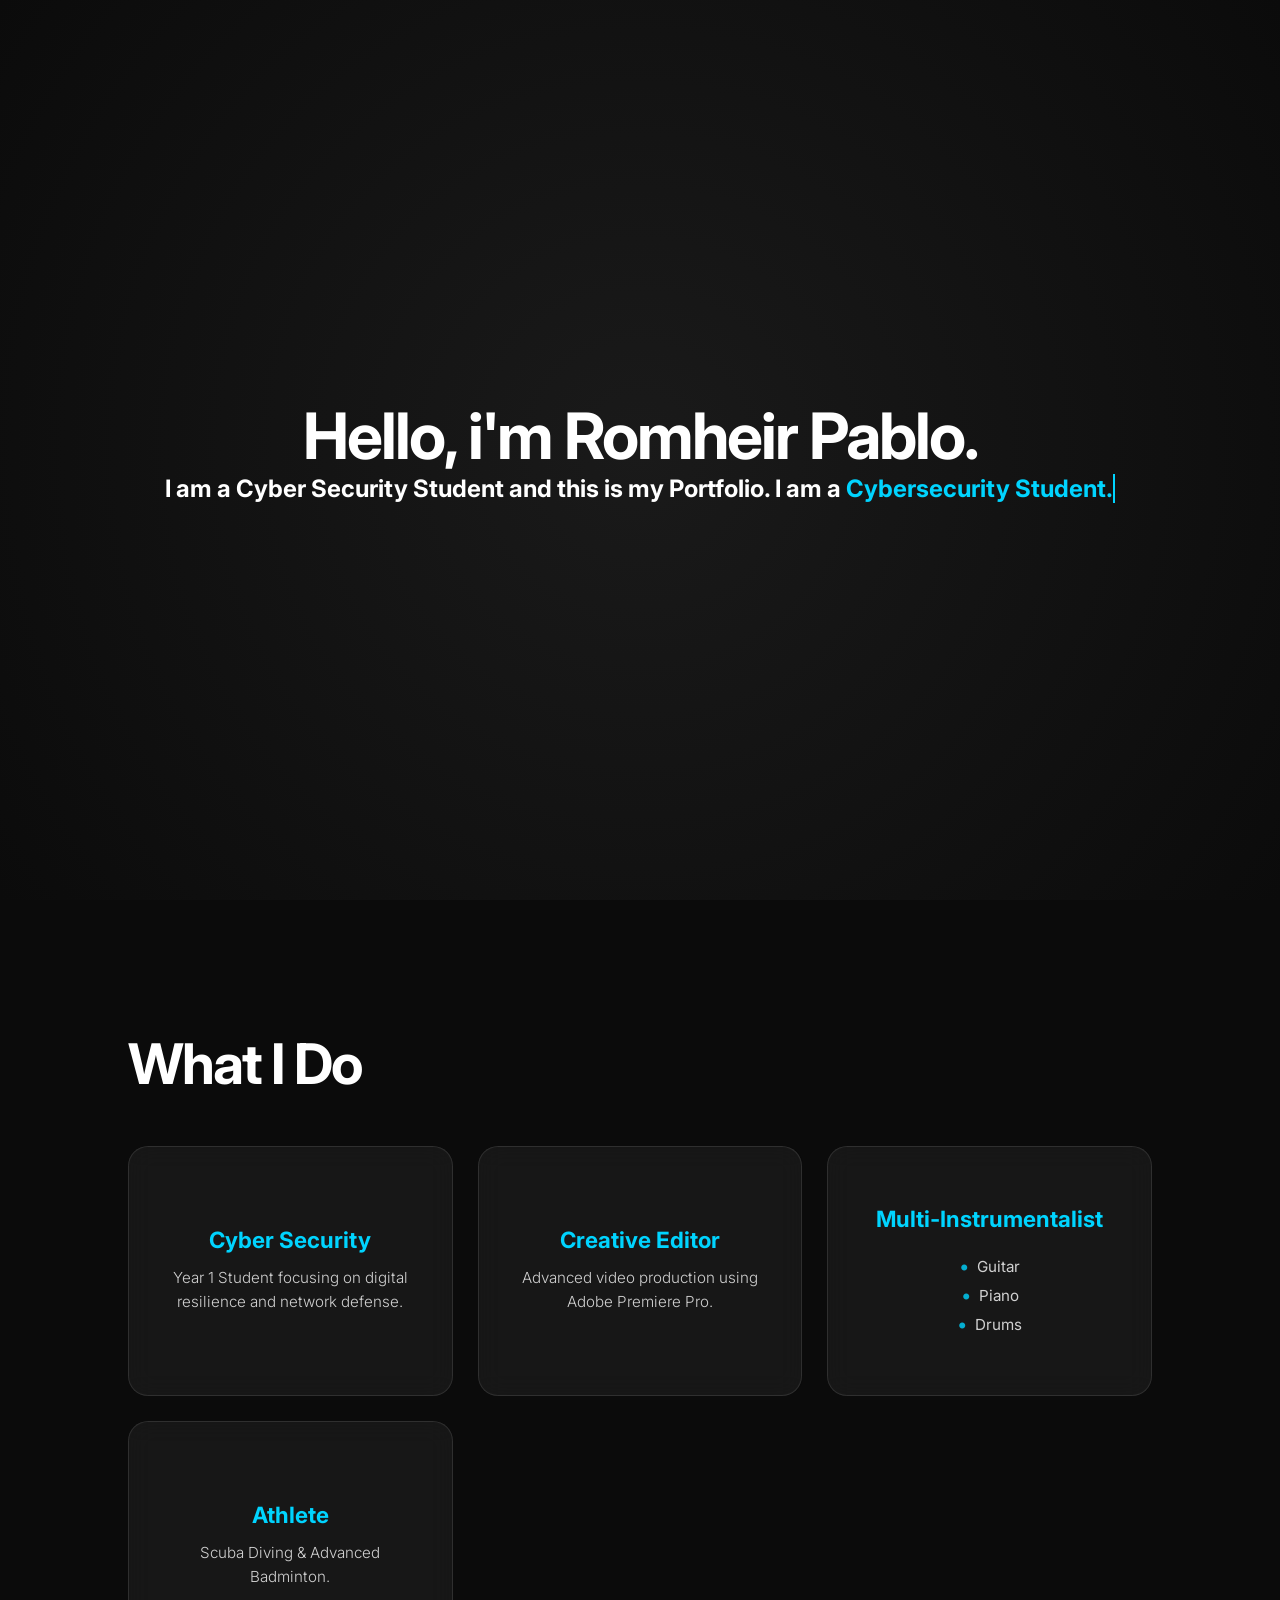
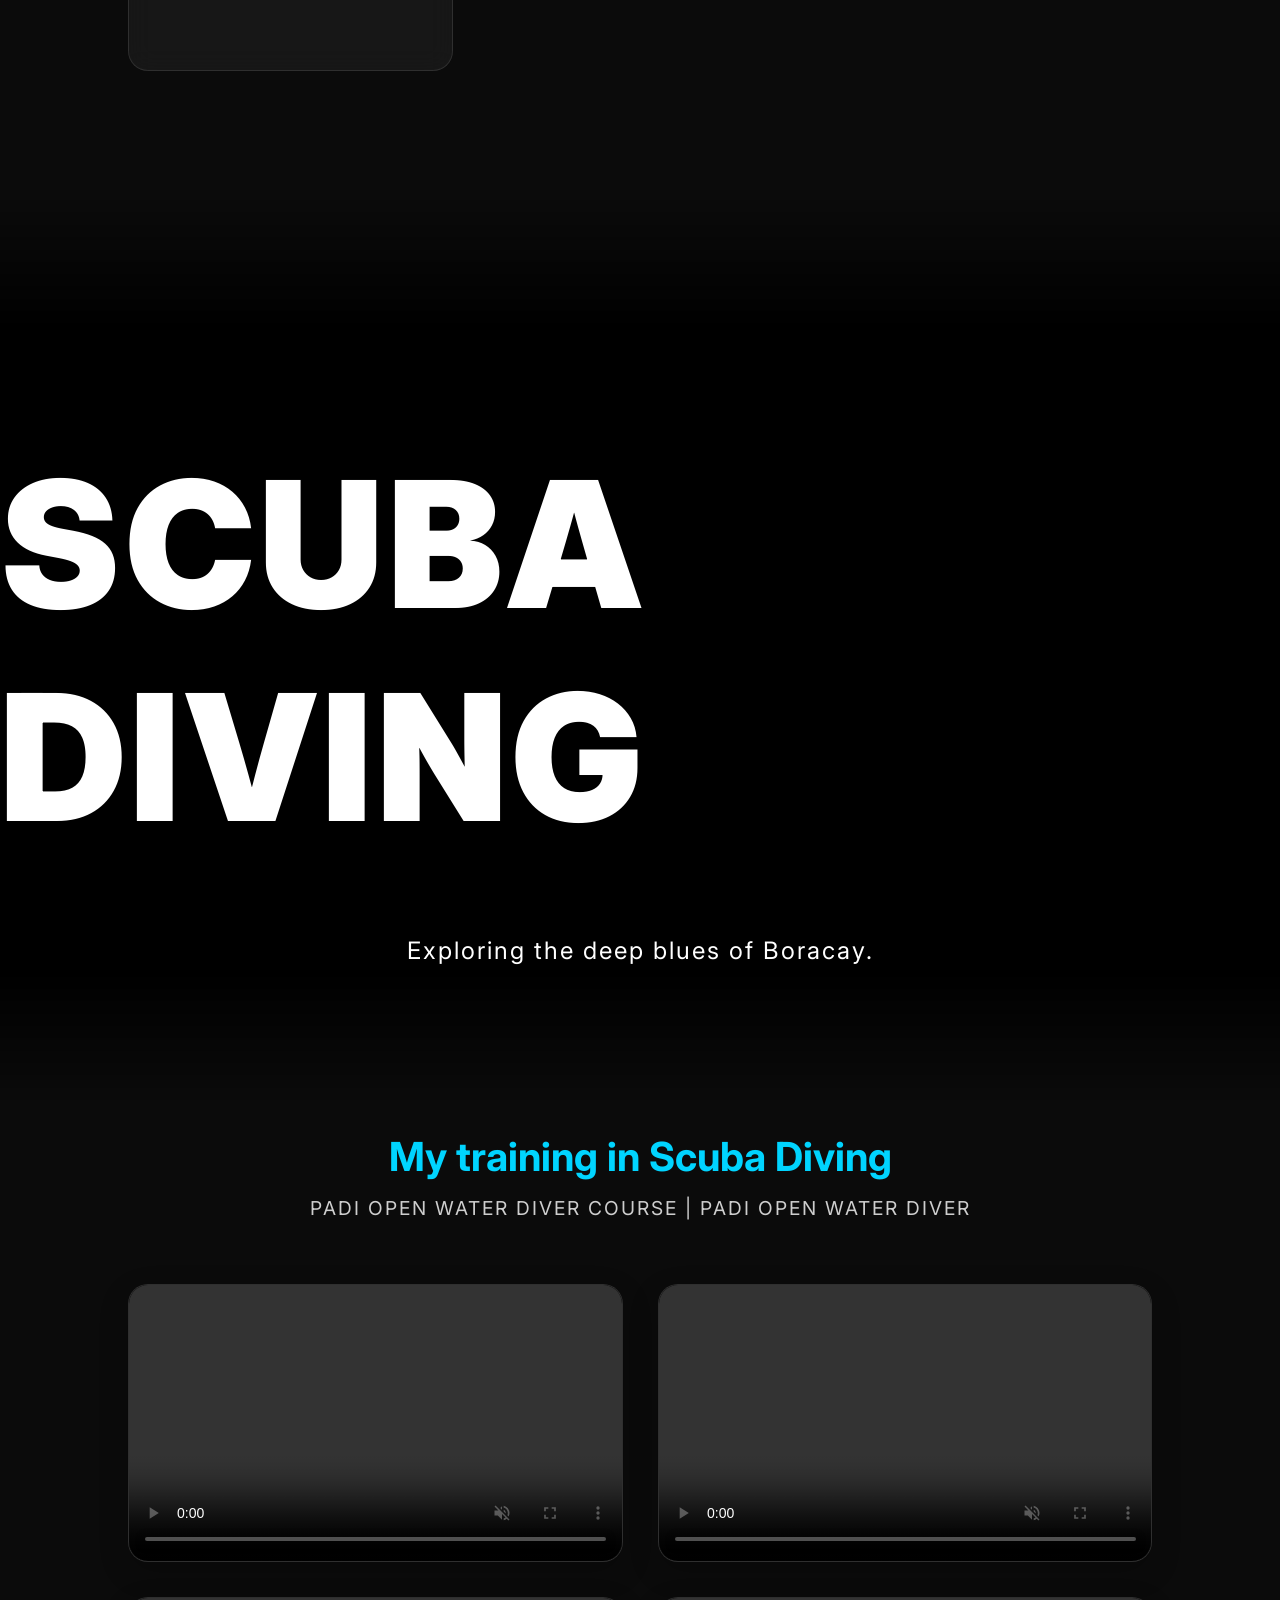
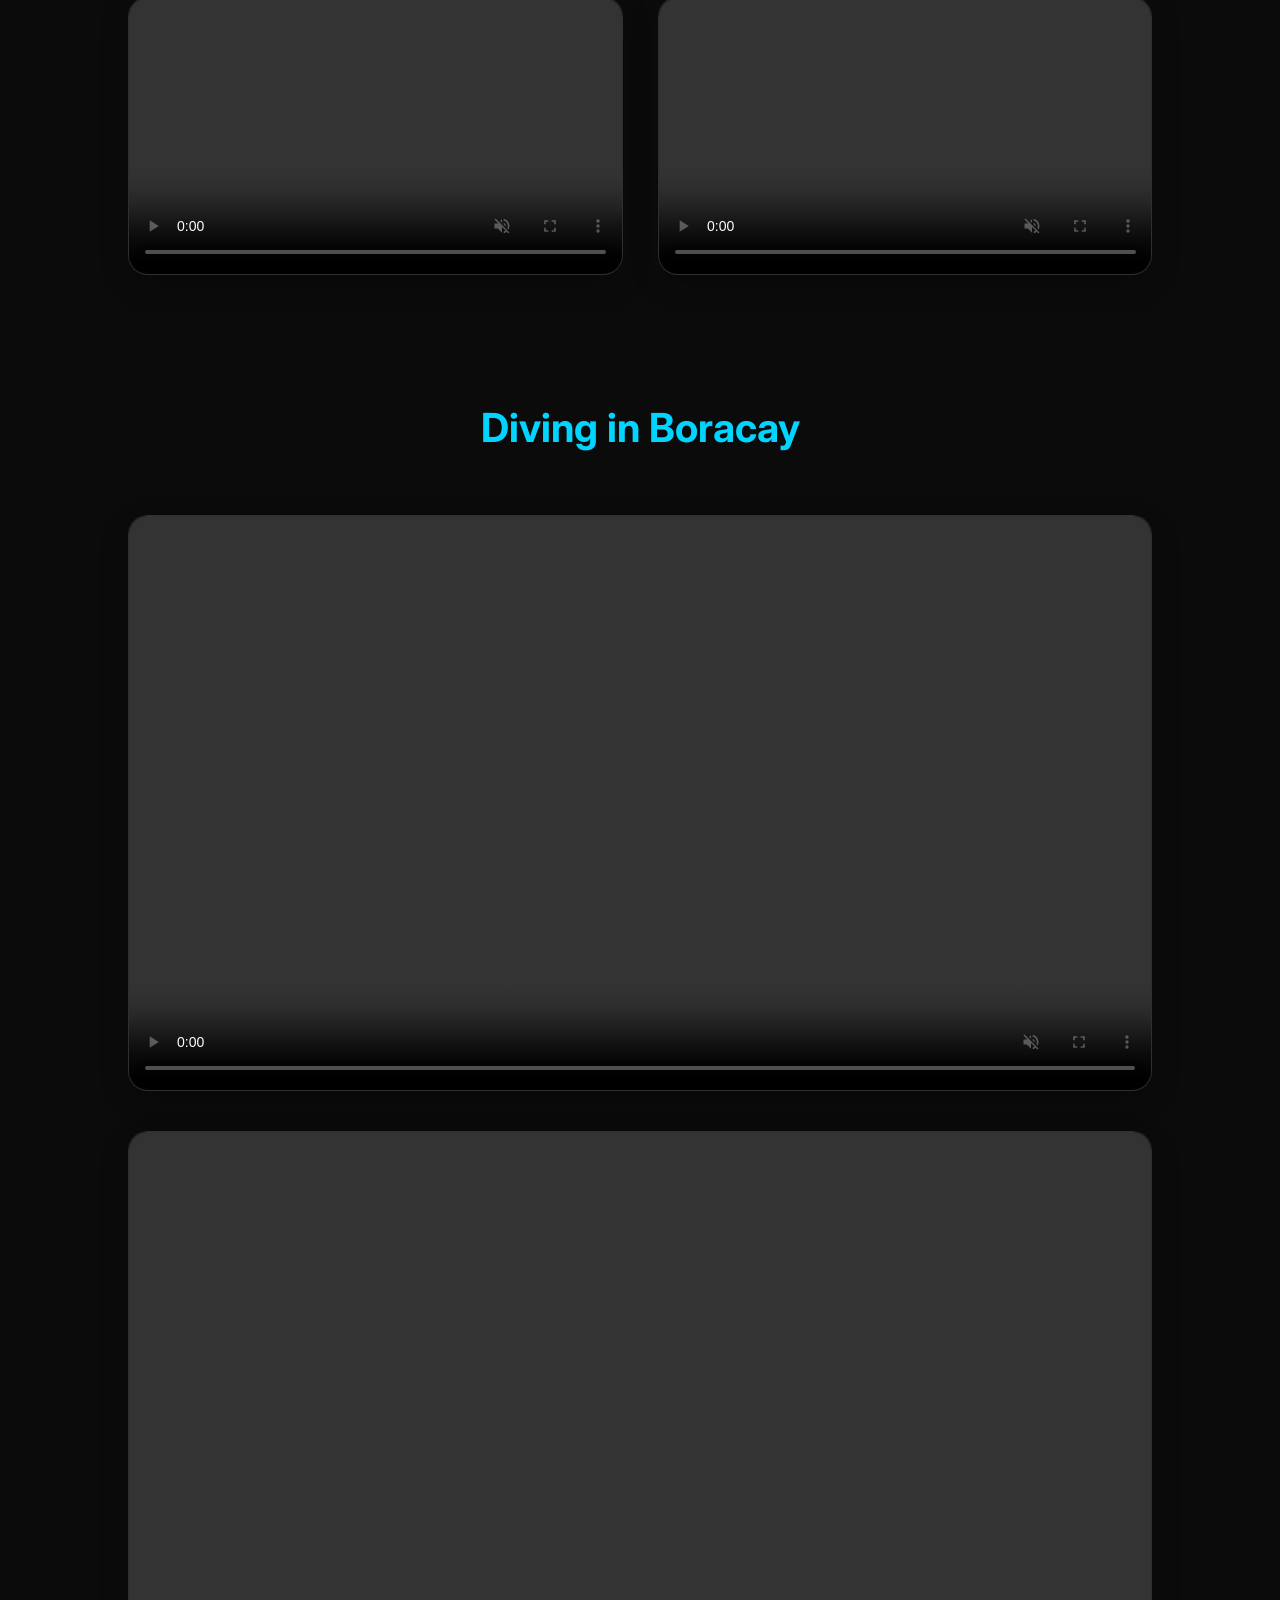
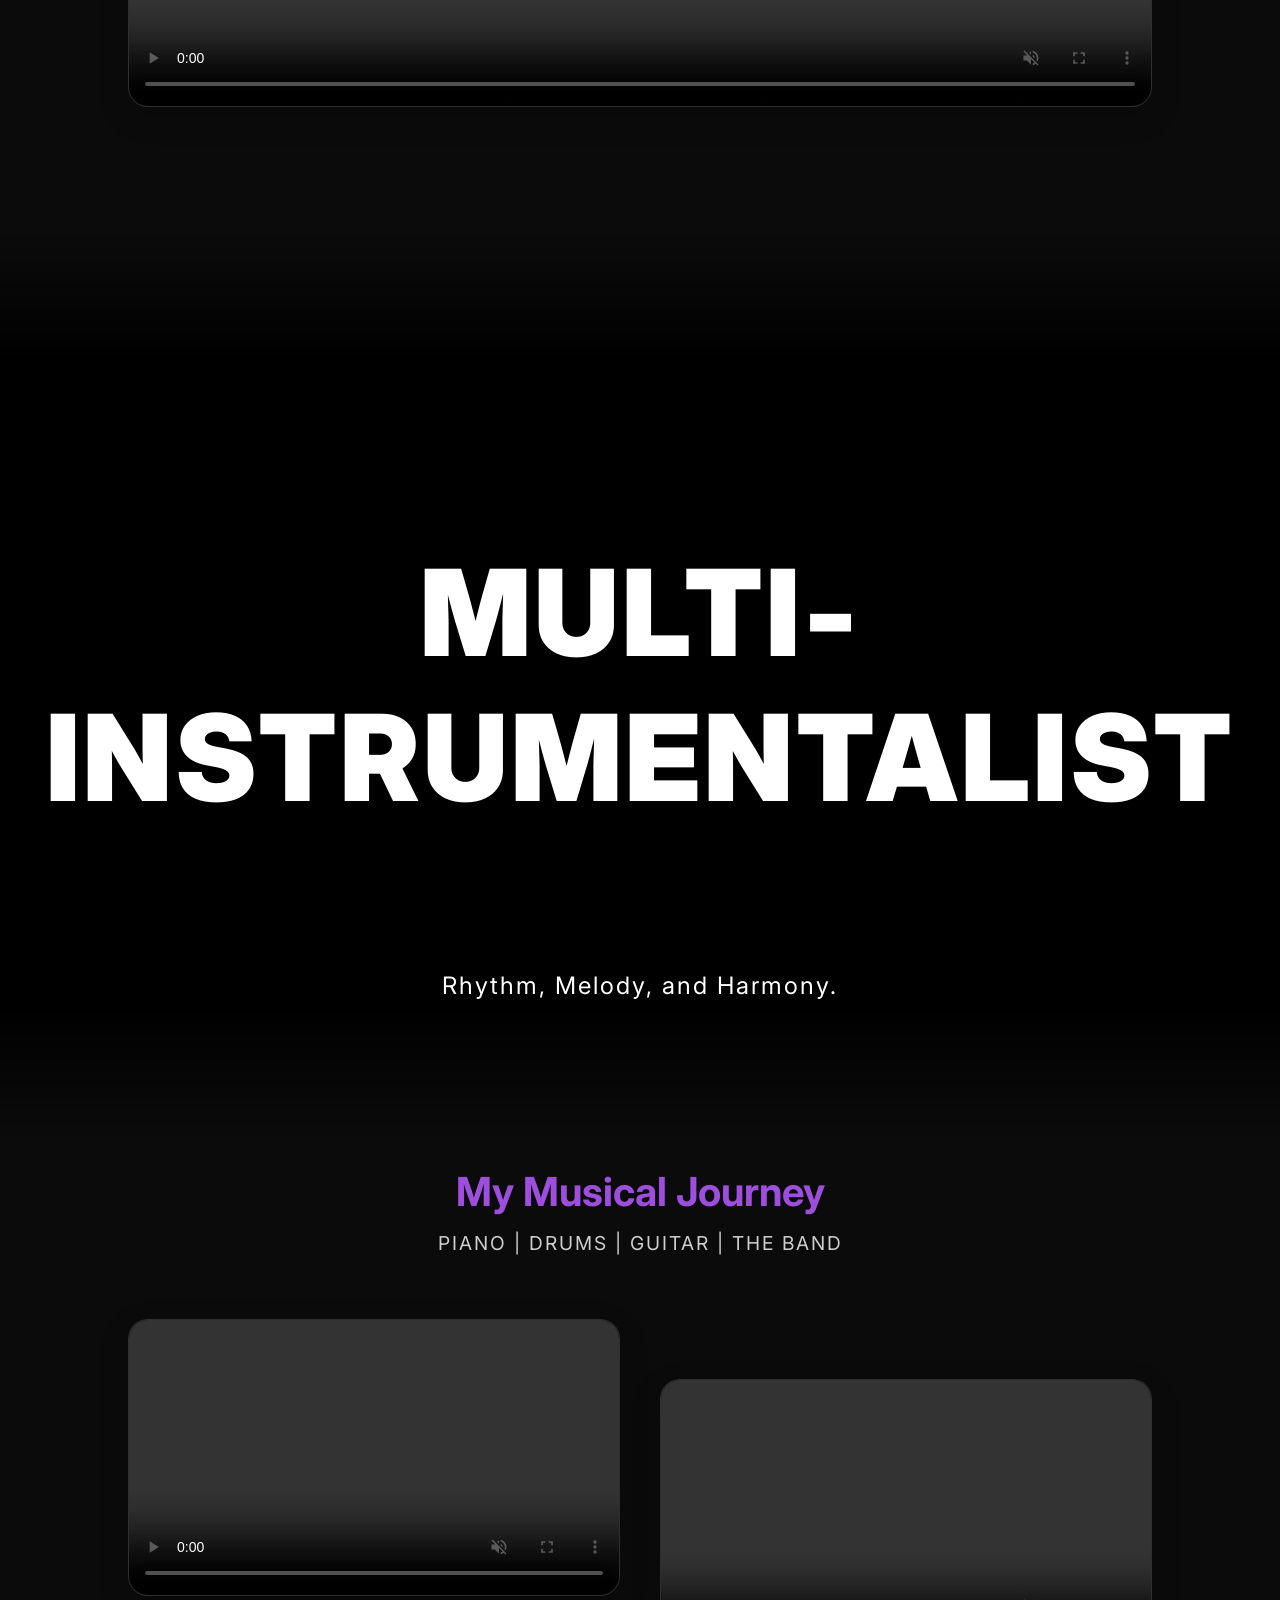
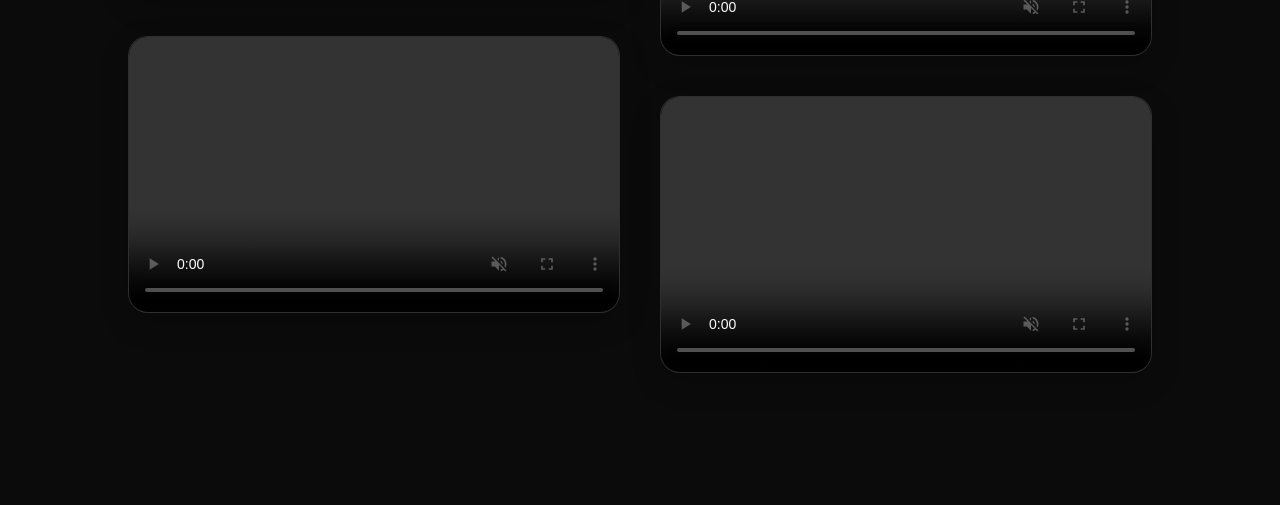
==== aboutmeproject2 copy/index.html @ d260fea9 "Exisiting Work This work contains Javascript, HTML, and CSS. Currently in the process of minimzing t" ====
<!DOCTYPE html>
<html lang="en">
<head>
    <meta charset="UTF-8">
    <meta name="viewport" content="width=device-width, initial-scale=1.0">
    <title>Romheir Pablo | Portfolio</title>
    <link rel="stylesheet" href="style.css">
    <link href="https://fonts.googleapis.com/css2?family=Inter:wght@300;400;700&display=swap" rel="stylesheet">
</head>
<body id="main-body">

    <section class="hero">
        <video id="hero-bg-video" autoplay muted playsinline class="hero-bg"></video>
        <div class="hero-content">
            <h1>Hello, i'm Romheir Pablo.</h1>
            <h2>I am a Cyber Security Student and this is my Portfolio. I am a <span id="typewriter"></span></h2>
        </div>
    </section>

    <section class="container">
        <div class="container-inner">
            <h2 class="section-title reveal">What I Do</h2>
            <div class="bento-grid">
                <div class="card glass reveal">
                    <h3>Cyber Security</h3>
                    <p>Year 1 Student focusing on digital resilience and network defense.</p>
                </div>
                <div class="card glass reveal">
                    <h3>Creative Editor</h3>
                    <p>Advanced video production using Adobe Premiere Pro.</p>
                </div>
                <div class="card glass reveal tall instrument-box">
                    <h3>Multi-Instrumentalist</h3>
                    <ul>
                        <li>Guitar</li>
                        <li>Piano</li>
                        <li>Drums</li>
                    </ul>
                </div>
                <div class="card glass reveal">
                    <h3>Athlete</h3>
                    <p>Scuba Diving & Advanced Badminton.</p>
                </div>
            </div>
        </div>
    </section>

    <section class="scuba-zone" id="scuba">
        <div class="scuba-bg-container">
            <video id="scuba-blur-vid" autoplay muted loop playsinline>
                <source src="scubavideos/VideoEditor_DSCF3074.mp4" type="video/mp4">
            </video>
        </div>

        <div class="scuba-mask-wrapper">
            <video id="scuba-clear-vid" autoplay muted loop playsinline>
                <source src="scubavideos/VideoEditor_DSCF3074.mp4" type="video/mp4">
            </video>
            <h2 class="ocean-header reveal">SCUBA DIVING</h2>
        </div>

        <div class="ocean-content">
            <p class="ocean-subtext reveal">Exploring the deep blues of Boracay.</p>
        </div>
    </section>

    <section class="scuba-gallery reveal">
        <div class="gallery-headers">
            <h3 class="gallery-title">My training in Scuba Diving</h3>
            <p class="gallery-subtitle">Padi Open Water Diver Course | Padi Open Water Diver</p>
        </div>
        
        <div class="video-grid">
            <div class="video-card reveal">
                <video controls loop muted>
                    <source src="scubavideos/VideoEditor_DSCF3075.mp4" type="video/mp4">
                </video>
                <div class="video-overlay">Skill Training</div>
            </div>
            <div class="video-card reveal">
                <video controls loop muted>
                    <source src="scubavideos/VideoEditor_DSCF3072.mp4" type="video/mp4">
                </video>
                <div class="video-overlay">Pool Session</div>
            </div>
            <div class="video-card reveal">
                <video controls loop muted>
                    <source src="scubavideos/VideoEditor_DSCF3074.mp4" type="video/mp4">
                </video>
                <div class="video-overlay">Gear Training</div>
            </div>
            <div class="video-card reveal">
                <video controls loop muted>
                    <source src="scubavideos/VideoEditor_DSCF3112.mp4" type="video/mp4">
                </video>
                <div class="video-overlay">Advanced Drills</div>
            </div>
        </div>

        <div class="boracay-header reveal">
            <h3 class="gallery-title">Diving in Boracay</h3>
        </div>

        <div class="boracay-grid">
            <div class="video-card reveal boracay-card">
                <video controls loop muted>
                    <source src="scubavideos/VideoEditor_VID_20230525_155442_00_079.mp4" type="video/mp4">
                </video>
                <div class="video-overlay">Boracay Reef Dive</div>
            </div>
            <div class="video-card reveal boracay-card">
                <video controls loop muted>
                    <source src="scubavideos/VideoEditor_VID_20230525_152531_00_078.mp4" type="video/mp4">
                </video>
                <div class="video-overlay">Open Water Descent</div>
            </div>
        </div>
    </section>

    <section class="music-zone" id="music">
        <div class="music-bg-container">
            <video id="music-blur-vid" autoplay muted loop playsinline>
                <source src="musicvideos/VideoEditor_IMG_2123.mp4" type="video/mp4">
            </video>
        </div>

        <div class="music-mask-wrapper">
            <video id="music-clear-vid" autoplay muted loop playsinline>
                <source src="musicvideos/VideoEditor_IMG_2123.mp4" type="video/mp4">
            </video>
            <h2 class="music-header reveal">MULTI-INSTRUMENTALIST</h2>
        </div>

        <div class="music-content">
            <p class="music-subtext reveal">Rhythm, Melody, and Harmony.</p>
        </div>
    </section>

    <section class="music-gallery reveal">
        <div class="gallery-headers">
            <h3 class="gallery-title music-title">My Musical Journey</h3>
            <p class="gallery-subtitle">Piano | Drums | Guitar | The Band</p>
        </div>
        
        <div class="music-grid">
            <div class="video-card music-card reveal">
                <video controls loop muted>
                    <source src="musicvideos/VideoEditor_IMG_2123.mp4" type="video/mp4">
                </video>
                <div class="video-overlay music-overlay">Playing the Piano</div>
            </div>
            <div class="video-card music-card reveal">
                <video controls loop muted>
                    <source src="musicvideos/VideoEditor_20231012_201704.mp4" type="video/mp4">
                </video>
                <div class="video-overlay music-overlay">Playing the Drums</div>
            </div>
            <div class="video-card music-card reveal">
                <video controls loop muted>
                    <source src="musicvideos/VideoEditor_20251012_231226.mp4" type="video/mp4">
                </video>
                <div class="video-overlay music-overlay">Playing Guitar</div>
            </div>
            <div class="video-card music-card reveal">
                <video controls loop muted>
                    <source src="musicvideos/IMG_2046 (online-video-cutter.com).mp4" type="video/mp4">
                </video>
                <div class="video-overlay music-overlay">The Band</div>
            </div>
        </div>
    </section>

    <script src="script.js"></script>
</body>
</html>
---- aboutmeproject2 copy/style.css ----
/* --- VARIABLES & BASE --- */
:root {
    --bg-color: #0b0b0b;
    --accent-color: #00d4ff;
    --text-color: #ffffff;
    --glass-bg: rgba(255, 255, 255, 0.05);
    --glass-border: rgba(255, 255, 255, 0.1);
    
    /* Atmosphere Colors */
    --ocean-deep: #001219;
    --ocean-mid: #005f73;
    --music-deep: #0f0514; /* Very dark rich purple */
    --music-glow: #9d4edd; /* Neon purple accent */
}

* {
    margin: 0;
    padding: 0;
    box-sizing: border-box;
    font-family: 'Inter', sans-serif;
}

body {
    background-color: var(--bg-color);
    color: var(--text-color);
    overflow-x: hidden;
    transition: background-color 1.2s ease;
}

body.in-ocean { background-color: var(--ocean-deep); }
body.in-music { background-color: var(--music-deep); }

/* --- HERO SECTION --- */
.hero {
    height: 100vh;
    display: flex;
    align-items: center;
    justify-content: center;
    background: radial-gradient(circle at center, #1a1a1a 0%, #0b0b0b 100%);
    text-align: center;
    position: relative;
    overflow: hidden;
}

.hero-bg {
    position: absolute;
    top: 50%;
    left: 50%;
    min-width: 100%;
    min-height: 100%;
    width: auto;
    height: auto;
    z-index: -1;
    transform: translate(-50%, -50%);
    object-fit: cover;
    transition: opacity 1s ease-in-out;
    filter: blur(15px) brightness(0.4);
}

.hero::after {
    content: '';
    position: absolute;
    inset: 0;
    background: rgba(0, 0, 0, 0.3);
    z-index: -1;
}

.hero h1 { font-size: 4rem; letter-spacing: -2px; }
#typewriter { color: var(--accent-color); font-weight: bold; border-right: 2px solid var(--accent-color); }

/* --- BENTO GRID CONTAINER --- */
.container { 
    min-height: 100vh; 
    display: flex;
    flex-direction: column;
    justify-content: center; 
    padding: 4rem 10%; 
}

.container-inner { width: 100%; }

.section-title {
    margin-bottom: 3rem;
    font-size: 3.5rem;
    font-weight: 700;
    letter-spacing: -2px;
}

.bento-grid {
    display: grid;
    grid-template-columns: repeat(auto-fit, minmax(300px, 1fr));
    grid-auto-rows: 250px;
    gap: 25px;
}

.tall { grid-row: span 1 !important; }

/* --- CARDS & TEXT --- */
.card { 
    padding: 2.5rem; 
    border-radius: 20px; 
    background: var(--glass-bg);
    backdrop-filter: blur(12px);
    border: 1px solid var(--glass-border);
    display: flex;
    flex-direction: column;
    justify-content: center;
    text-align: center;
    transition: all 0.4s cubic-bezier(0.175, 0.885, 0.32, 1.275); 
    cursor: pointer;
}

.card h3 {
    font-size: 1.4rem;
    margin-bottom: 0.8rem;
    color: var(--accent-color);
    font-weight: 700;
}

.card p {
    font-size: 0.95rem;
    line-height: 1.6;
    opacity: 0.8;
    font-weight: 300;
}

.card:hover {
    transform: scale(1.05) translateY(-10px);
    border-color: var(--accent-color);
    box-shadow: 0 0 30px rgba(0, 212, 255, 0.3);
}

.card.active { animation: borderPulse 4s infinite ease-in-out; }

@keyframes borderPulse {
    0% { border-color: rgba(255, 255, 255, 0.1); }
    50% { border-color: rgba(0, 212, 255, 0.4); }
    100% { border-color: rgba(255, 255, 255, 0.1); }
}

.instrument-box ul {
    list-style: none;
    padding: 0;
    margin-top: 10px;
    display: flex;
    flex-direction: column;
    gap: 5px;
}

.instrument-box li {
    font-size: 0.95rem;
    opacity: 0.8;
    display: flex;
    justify-content: center;
    align-items: center;
}

.instrument-box li::before {
    content: "•";
    color: var(--accent-color);
    margin-right: 8px;
    font-size: 1.2rem;
}

/* --- MASKING ZONES (SCUBA & MUSIC) --- */
.scuba-zone, .music-zone {
    position: relative;
    height: 100vh;
    width: 100%;
    overflow: hidden;
    background: #000;
    display: flex;
    align-items: center;
    justify-content: center;
    -webkit-mask-image: linear-gradient(to bottom, transparent 0%, black 15%, black 85%, transparent 100%);
    mask-image: linear-gradient(to bottom, transparent 0%, black 15%, black 85%, transparent 100%);
}

.scuba-bg-container, .music-bg-container {
    position: absolute;
    inset: 0;
    z-index: 1;
}

#scuba-blur-vid, #music-blur-vid {
    width: 100%;
    height: 100%;
    object-fit: cover;
    filter: blur(25px) brightness(0.4);
    transition: opacity 0.8s ease;
}

.scuba-mask-wrapper, .music-mask-wrapper {
    position: relative;
    z-index: 2;
    width: 100%;
    height: 100%;
    display: flex;
    align-items: center;
    justify-content: center;
    mix-blend-mode: screen; 
    transition: transform 0.2s ease-out;
}

#scuba-clear-vid, #music-clear-vid {
    position: absolute;
    width: 100%;
    height: 100%;
    object-fit: cover;
}

.ocean-header {
    font-size: 11rem;
    font-weight: 900;
    width: 100%;
    height: 100%;
    display: flex;
    align-items: center;
    justify-content: center;
    margin: 0;
    background: black; 
    color: white;      
    mix-blend-mode: multiply; 
    letter-spacing: 5px;
}

/* Specific styling for the Music Header to handle long text */
.music-header {
    font-size: 7.5rem; /* Slightly smaller to fit the long word */
    font-weight: 900;
    width: 100%;
    height: 100%;
    display: flex;
    align-items: center;
    justify-content: center;
    margin: 0;
    background: black; 
    color: white;      
    mix-blend-mode: multiply; 
    letter-spacing: 3px;
    text-align: center;
}

.ocean-content, .music-content {
    position: absolute;
    bottom: 15%;
    z-index: 5;
    text-align: center;
}

.ocean-subtext, .music-subtext { 
    font-size: 1.5rem; 
    opacity: 0.6; 
    letter-spacing: 2px;
}

/* --- STAGGERED REVEAL --- */
.reveal {
    opacity: 0;
    transform: translateY(40px);
    transition: all 0.8s cubic-bezier(0.215, 0.61, 0.355, 1);
}

.reveal.active {
    opacity: 1;
    transform: translateY(0);
}

.bento-grid .card.reveal:nth-child(1) { transition-delay: 0.1s; }
.bento-grid .card.reveal:nth-child(2) { transition-delay: 0.2s; }
.bento-grid .card.reveal:nth-child(3) { transition-delay: 0.3s; }
.bento-grid .card.reveal:nth-child(4) { transition-delay: 0.4s; }

.ocean-subtext.reveal, .music-subtext.reveal { transition-delay: 0.2s; }

/* Delay the gallery videos sequentially */
.video-grid .video-card.reveal:nth-child(1) { transition-delay: 0.1s; }
.video-grid .video-card.reveal:nth-child(2) { transition-delay: 0.2s; }
.video-grid .video-card.reveal:nth-child(3) { transition-delay: 0.3s; }
.video-grid .video-card.reveal:nth-child(4) { transition-delay: 0.4s; }

.boracay-grid .video-card.reveal:nth-child(1) { transition-delay: 0.1s; }
.boracay-grid .video-card.reveal:nth-child(2) { transition-delay: 0.3s; }

/* Music Grid Staggered Reveal */
.music-grid .music-card.reveal:nth-child(1) { transition-delay: 0.1s; }
.music-grid .music-card.reveal:nth-child(2) { transition-delay: 0.3s; }
.music-grid .music-card.reveal:nth-child(3) { transition-delay: 0.2s; }
.music-grid .music-card.reveal:nth-child(4) { transition-delay: 0.4s; }

/* --- GALLERIES (SCUBA & MUSIC) --- */
.scuba-gallery, .music-gallery {
    padding: 2rem 10% 8rem;
    display: flex;
    flex-direction: column;
    align-items: center;
}

.gallery-headers {
    text-align: center;
    margin-bottom: 4rem;
}

.gallery-title {
    font-size: 2.5rem;
    color: var(--accent-color);
    margin-bottom: 15px;
    font-weight: 700;
}

.music-title { color: var(--music-glow); }

.gallery-subtitle {
    font-size: 1.2rem;
    opacity: 0.8;
    letter-spacing: 2px;
    text-transform: uppercase;
}

/* Shared Video Card Styles */
.video-card {
    position: relative;
    border-radius: 20px;
    overflow: hidden;
    background: var(--glass-bg);
    border: 1px solid var(--glass-border);
    box-shadow: 0 10px 30px rgba(0,0,0,0.2);
    transition: all 0.4s cubic-bezier(0.175, 0.885, 0.32, 1.275);
    aspect-ratio: 16 / 9;
}

.video-card video {
    width: 100%;
    height: 100%;
    object-fit: cover;
    background-color: #000;
}

.video-overlay {
    position: absolute;
    bottom: 0;
    left: 0;
    width: 100%;
    padding: 20px;
    background: linear-gradient(transparent, rgba(0, 18, 25, 0.95));
    color: var(--text-color);
    font-weight: 700;
    letter-spacing: 1px;
    transform: translateY(100%);
    transition: transform 0.4s cubic-bezier(0.175, 0.885, 0.32, 1.275);
    pointer-events: none;
}

.video-card:hover {
    transform: translateY(-8px);
    box-shadow: 0 0 25px rgba(0, 212, 255, 0.2);
    border-color: var(--accent-color);
}

.video-card:hover .video-overlay {
    transform: translateY(0);
}

/* --- GRIDS --- */
.video-grid {
    display: grid;
    grid-template-columns: repeat(auto-fit, minmax(400px, 1fr));
    gap: 35px;
    width: 100%;
    max-width: 1200px;
}

.boracay-header {
    margin: 8rem 0 3rem 0;
    text-align: center;
}

.boracay-grid {
    display: grid;
    grid-template-columns: repeat(auto-fit, minmax(500px, 1fr)); 
    gap: 40px;
    width: 100%;
    max-width: 1400px; 
}

/* --- CREATIVE MUSIC GRID (STAGGERED RHYTHM) --- */
.music-grid {
    display: grid;
    grid-template-columns: repeat(auto-fit, minmax(450px, 1fr));
    gap: 40px;
    width: 100%;
    max-width: 1200px;
    padding-bottom: 4rem; /* Room for the offset */
}

/* Offset the even cards to create a 'Beat/Stagger' layout */
.music-card:nth-child(even) {
    transform: translateY(60px);
}

/* Enhanced Purplish Glow and Bigger Scale for Music */
.music-card:hover {
    transform: scale(1.08) translateY(-10px) !important;
    box-shadow: 0 0 40px rgba(157, 78, 221, 0.5);
    border-color: var(--music-glow);
    z-index: 10; /* Brings the hovered card to the very front */
}

/* Specific overlay tint for music */
.music-overlay {
    background: linear-gradient(transparent, rgba(15, 5, 20, 0.95));
    color: var(--music-glow);
}
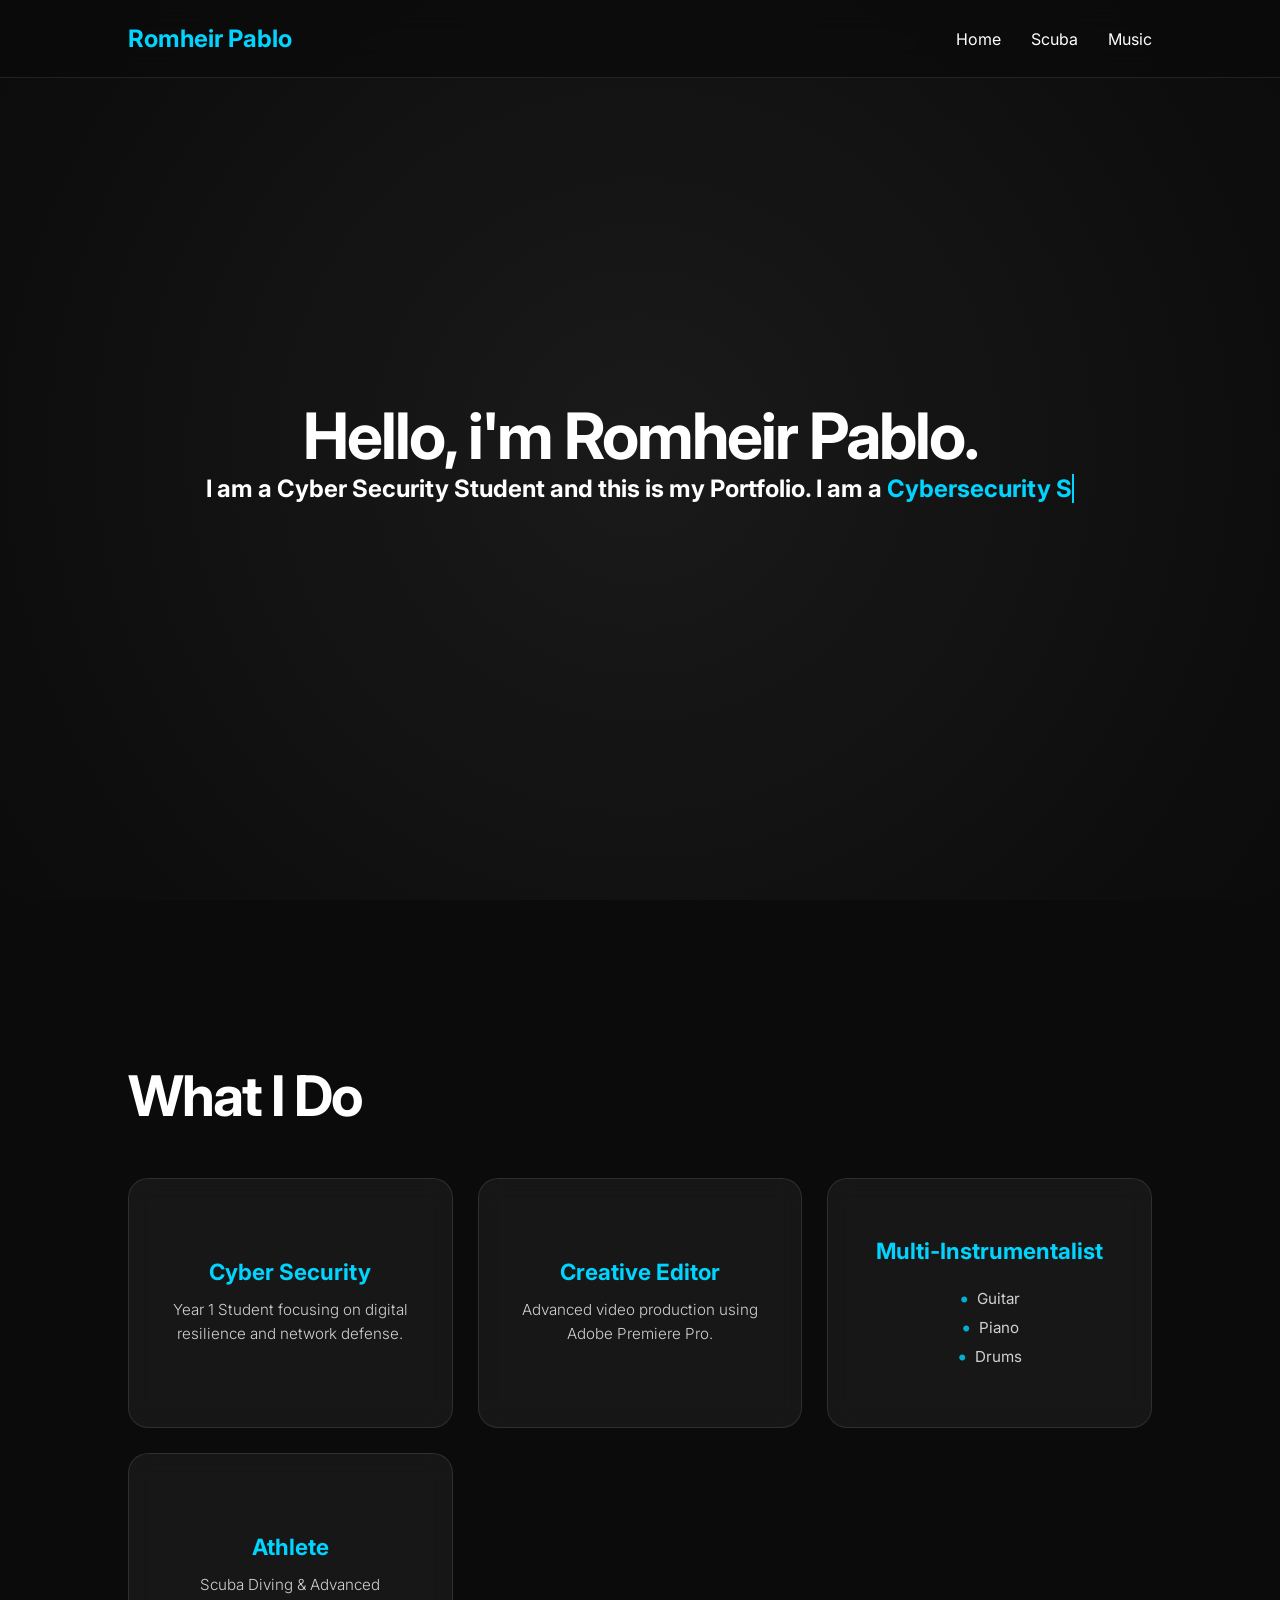
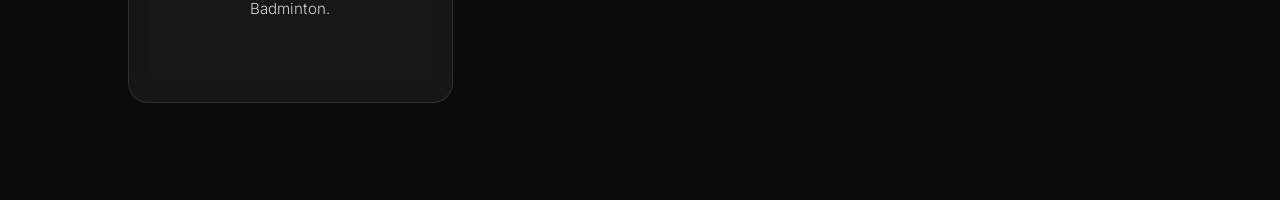
==== commit 4f4451c4: "Overhaul for Requirements we are optimizing the code and work for the holidae requirements as per in" ====
--- a/aboutmeproject2 copy/index.html
+++ b/aboutmeproject2 copy/index.html
@@ -3,11 +3,20 @@
 <head>
     <meta charset="UTF-8">
     <meta name="viewport" content="width=device-width, initial-scale=1.0">
-    <title>Romheir Pablo | Portfolio</title>
+    <title>Romheir Pablo | Home</title>
     <link rel="stylesheet" href="style.css">
     <link href="https://fonts.googleapis.com/css2?family=Inter:wght@300;400;700&display=swap" rel="stylesheet">
 </head>
 <body id="main-body">
+
+    <nav class="navbar">
+        <div class="nav-logo">Romheir Pablo</div>
+        <ul class="nav-links">
+            <li><a href="index.html">Home</a></li>
+            <li><a href="scuba.html">Scuba</a></li>
+            <li><a href="music.html">Music</a></li>
+        </ul>
+    </nav>
 
     <section class="hero">
         <video id="hero-bg-video" autoplay muted playsinline class="hero-bg"></video>
@@ -45,131 +54,6 @@
         </div>
     </section>
 
-    <section class="scuba-zone" id="scuba">
-        <div class="scuba-bg-container">
-            <video id="scuba-blur-vid" autoplay muted loop playsinline>
-                <source src="scubavideos/VideoEditor_DSCF3074.mp4" type="video/mp4">
-            </video>
-        </div>
-
-        <div class="scuba-mask-wrapper">
-            <video id="scuba-clear-vid" autoplay muted loop playsinline>
-                <source src="scubavideos/VideoEditor_DSCF3074.mp4" type="video/mp4">
-            </video>
-            <h2 class="ocean-header reveal">SCUBA DIVING</h2>
-        </div>
-
-        <div class="ocean-content">
-            <p class="ocean-subtext reveal">Exploring the deep blues of Boracay.</p>
-        </div>
-    </section>
-
-    <section class="scuba-gallery reveal">
-        <div class="gallery-headers">
-            <h3 class="gallery-title">My training in Scuba Diving</h3>
-            <p class="gallery-subtitle">Padi Open Water Diver Course | Padi Open Water Diver</p>
-        </div>
-        
-        <div class="video-grid">
-            <div class="video-card reveal">
-                <video controls loop muted>
-                    <source src="scubavideos/VideoEditor_DSCF3075.mp4" type="video/mp4">
-                </video>
-                <div class="video-overlay">Skill Training</div>
-            </div>
-            <div class="video-card reveal">
-                <video controls loop muted>
-                    <source src="scubavideos/VideoEditor_DSCF3072.mp4" type="video/mp4">
-                </video>
-                <div class="video-overlay">Pool Session</div>
-            </div>
-            <div class="video-card reveal">
-                <video controls loop muted>
-                    <source src="scubavideos/VideoEditor_DSCF3074.mp4" type="video/mp4">
-                </video>
-                <div class="video-overlay">Gear Training</div>
-            </div>
-            <div class="video-card reveal">
-                <video controls loop muted>
-                    <source src="scubavideos/VideoEditor_DSCF3112.mp4" type="video/mp4">
-                </video>
-                <div class="video-overlay">Advanced Drills</div>
-            </div>
-        </div>
-
-        <div class="boracay-header reveal">
-            <h3 class="gallery-title">Diving in Boracay</h3>
-        </div>
-
-        <div class="boracay-grid">
-            <div class="video-card reveal boracay-card">
-                <video controls loop muted>
-                    <source src="scubavideos/VideoEditor_VID_20230525_155442_00_079.mp4" type="video/mp4">
-                </video>
-                <div class="video-overlay">Boracay Reef Dive</div>
-            </div>
-            <div class="video-card reveal boracay-card">
-                <video controls loop muted>
-                    <source src="scubavideos/VideoEditor_VID_20230525_152531_00_078.mp4" type="video/mp4">
-                </video>
-                <div class="video-overlay">Open Water Descent</div>
-            </div>
-        </div>
-    </section>
-
-    <section class="music-zone" id="music">
-        <div class="music-bg-container">
-            <video id="music-blur-vid" autoplay muted loop playsinline>
-                <source src="musicvideos/VideoEditor_IMG_2123.mp4" type="video/mp4">
-            </video>
-        </div>
-
-        <div class="music-mask-wrapper">
-            <video id="music-clear-vid" autoplay muted loop playsinline>
-                <source src="musicvideos/VideoEditor_IMG_2123.mp4" type="video/mp4">
-            </video>
-            <h2 class="music-header reveal">MULTI-INSTRUMENTALIST</h2>
-        </div>
-
-        <div class="music-content">
-            <p class="music-subtext reveal">Rhythm, Melody, and Harmony.</p>
-        </div>
-    </section>
-
-    <section class="music-gallery reveal">
-        <div class="gallery-headers">
-            <h3 class="gallery-title music-title">My Musical Journey</h3>
-            <p class="gallery-subtitle">Piano | Drums | Guitar | The Band</p>
-        </div>
-        
-        <div class="music-grid">
-            <div class="video-card music-card reveal">
-                <video controls loop muted>
-                    <source src="musicvideos/VideoEditor_IMG_2123.mp4" type="video/mp4">
-                </video>
-                <div class="video-overlay music-overlay">Playing the Piano</div>
-            </div>
-            <div class="video-card music-card reveal">
-                <video controls loop muted>
-                    <source src="musicvideos/VideoEditor_20231012_201704.mp4" type="video/mp4">
-                </video>
-                <div class="video-overlay music-overlay">Playing the Drums</div>
-            </div>
-            <div class="video-card music-card reveal">
-                <video controls loop muted>
-                    <source src="musicvideos/VideoEditor_20251012_231226.mp4" type="video/mp4">
-                </video>
-                <div class="video-overlay music-overlay">Playing Guitar</div>
-            </div>
-            <div class="video-card music-card reveal">
-                <video controls loop muted>
-                    <source src="musicvideos/IMG_2046 (online-video-cutter.com).mp4" type="video/mp4">
-                </video>
-                <div class="video-overlay music-overlay">The Band</div>
-            </div>
-        </div>
-    </section>
-
     <script src="script.js"></script>
 </body>
 </html>
--- a/aboutmeproject2 copy/style.css
+++ b/aboutmeproject2 copy/style.css
@@ -9,8 +9,8 @@
     /* Atmosphere Colors */
     --ocean-deep: #001219;
     --ocean-mid: #005f73;
-    --music-deep: #0f0514; /* Very dark rich purple */
-    --music-glow: #9d4edd; /* Neon purple accent */
+    --music-deep: #0f0514; 
+    --music-glow: #9d4edd; 
 }
 
 * {
@@ -29,6 +29,26 @@
 
 body.in-ocean { background-color: var(--ocean-deep); }
 body.in-music { background-color: var(--music-deep); }
+
+/* --- NAVIGATION BAR --- */
+.navbar {
+    position: fixed;
+    top: 0;
+    width: 100%;
+    padding: 1.5rem 10%;
+    display: flex;
+    justify-content: space-between;
+    align-items: center;
+    background: rgba(11, 11, 11, 0.7);
+    backdrop-filter: blur(15px);
+    z-index: 1000;
+    border-bottom: 1px solid var(--glass-border);
+}
+
+.nav-logo { font-weight: 700; font-size: 1.5rem; color: var(--accent-color); }
+.nav-links { list-style: none; display: flex; gap: 30px; }
+.nav-links a { text-decoration: none; color: white; font-weight: 400; transition: 0.3s; }
+.nav-links a:hover { color: var(--accent-color); }
 
 /* --- HERO SECTION --- */
 .hero {
@@ -74,7 +94,7 @@
     display: flex;
     flex-direction: column;
     justify-content: center; 
-    padding: 4rem 10%; 
+    padding: 8rem 10% 4rem 10%; 
 }
 
 .container-inner { width: 100%; }
@@ -182,12 +202,16 @@
     z-index: 1;
 }
 
-#scuba-blur-vid, #music-blur-vid {
+/* Added opacity transitions here for perfectly smooth video swapping */
+#scuba-blur-vid, #music-blur-vid, #scuba-clear-vid, #music-clear-vid {
     width: 100%;
     height: 100%;
     object-fit: cover;
+    transition: opacity 0.8s ease; 
+}
+
+#scuba-blur-vid, #music-blur-vid {
     filter: blur(25px) brightness(0.4);
-    transition: opacity 0.8s ease;
 }
 
 .scuba-mask-wrapper, .music-mask-wrapper {
@@ -200,13 +224,6 @@
     justify-content: center;
     mix-blend-mode: screen; 
     transition: transform 0.2s ease-out;
-}
-
-#scuba-clear-vid, #music-clear-vid {
-    position: absolute;
-    width: 100%;
-    height: 100%;
-    object-fit: cover;
 }
 
 .ocean-header {
@@ -224,9 +241,8 @@
     letter-spacing: 5px;
 }
 
-/* Specific styling for the Music Header to handle long text */
 .music-header {
-    font-size: 7.5rem; /* Slightly smaller to fit the long word */
+    font-size: 7.5rem; 
     font-weight: 900;
     width: 100%;
     height: 100%;
@@ -273,7 +289,6 @@
 
 .ocean-subtext.reveal, .music-subtext.reveal { transition-delay: 0.2s; }
 
-/* Delay the gallery videos sequentially */
 .video-grid .video-card.reveal:nth-child(1) { transition-delay: 0.1s; }
 .video-grid .video-card.reveal:nth-child(2) { transition-delay: 0.2s; }
 .video-grid .video-card.reveal:nth-child(3) { transition-delay: 0.3s; }
@@ -282,15 +297,14 @@
 .boracay-grid .video-card.reveal:nth-child(1) { transition-delay: 0.1s; }
 .boracay-grid .video-card.reveal:nth-child(2) { transition-delay: 0.3s; }
 
-/* Music Grid Staggered Reveal */
 .music-grid .music-card.reveal:nth-child(1) { transition-delay: 0.1s; }
 .music-grid .music-card.reveal:nth-child(2) { transition-delay: 0.3s; }
 .music-grid .music-card.reveal:nth-child(3) { transition-delay: 0.2s; }
 .music-grid .music-card.reveal:nth-child(4) { transition-delay: 0.4s; }
 
-/* --- GALLERIES (SCUBA & MUSIC) --- */
+/* --- GALLERIES --- */
 .scuba-gallery, .music-gallery {
-    padding: 2rem 10% 8rem;
+    padding: 5rem 10% 8rem;
     display: flex;
     flex-direction: column;
     align-items: center;
@@ -317,7 +331,6 @@
     text-transform: uppercase;
 }
 
-/* Shared Video Card Styles */
 .video-card {
     position: relative;
     border-radius: 20px;
@@ -329,6 +342,7 @@
     aspect-ratio: 16 / 9;
 }
 
+/* Explicit object-fit: cover for portrait videos to fill bounds beautifully */
 .video-card video {
     width: 100%;
     height: 100%;
@@ -383,31 +397,60 @@
     max-width: 1400px; 
 }
 
-/* --- CREATIVE MUSIC GRID (STAGGERED RHYTHM) --- */
 .music-grid {
     display: grid;
     grid-template-columns: repeat(auto-fit, minmax(450px, 1fr));
     gap: 40px;
     width: 100%;
     max-width: 1200px;
-    padding-bottom: 4rem; /* Room for the offset */
-}
-
-/* Offset the even cards to create a 'Beat/Stagger' layout */
+    padding-bottom: 4rem; 
+}
+
 .music-card:nth-child(even) {
     transform: translateY(60px);
 }
 
-/* Enhanced Purplish Glow and Bigger Scale for Music */
 .music-card:hover {
     transform: scale(1.08) translateY(-10px) !important;
     box-shadow: 0 0 40px rgba(157, 78, 221, 0.5);
     border-color: var(--music-glow);
-    z-index: 10; /* Brings the hovered card to the very front */
-}
-
-/* Specific overlay tint for music */
+    z-index: 10; 
+}
+
 .music-overlay {
     background: linear-gradient(transparent, rgba(15, 5, 20, 0.95));
     color: var(--music-glow);
+}
+
+/* ========================================================
+   RESPONSIVE DESIGN (HOLIDAE REQUIREMENT) 
+   ======================================================== */
+
+@media (max-width: 1024px) {
+    .ocean-header { font-size: 7rem; }
+    .music-header { font-size: 5rem; }
+    .section-title { font-size: 2.5rem; }
+    
+    .boracay-grid, .music-grid {
+        grid-template-columns: repeat(auto-fit, minmax(350px, 1fr));
+    }
+}
+
+@media (max-width: 768px) {
+    .navbar { padding: 1rem 5%; }
+    .nav-logo { font-size: 1.2rem; }
+    .nav-links { gap: 15px; font-size: 0.9rem; }
+    
+    .hero h1 { font-size: 2.5rem; }
+    
+    .bento-grid, .video-grid, .boracay-grid, .music-grid {
+        grid-template-columns: 1fr;
+    }
+    
+    .music-card:nth-child(even) {
+        transform: translateY(0);
+    }
+
+    .ocean-header { font-size: 3.5rem; letter-spacing: 2px; }
+    .music-header { font-size: 2.5rem; letter-spacing: 1px; }
 }
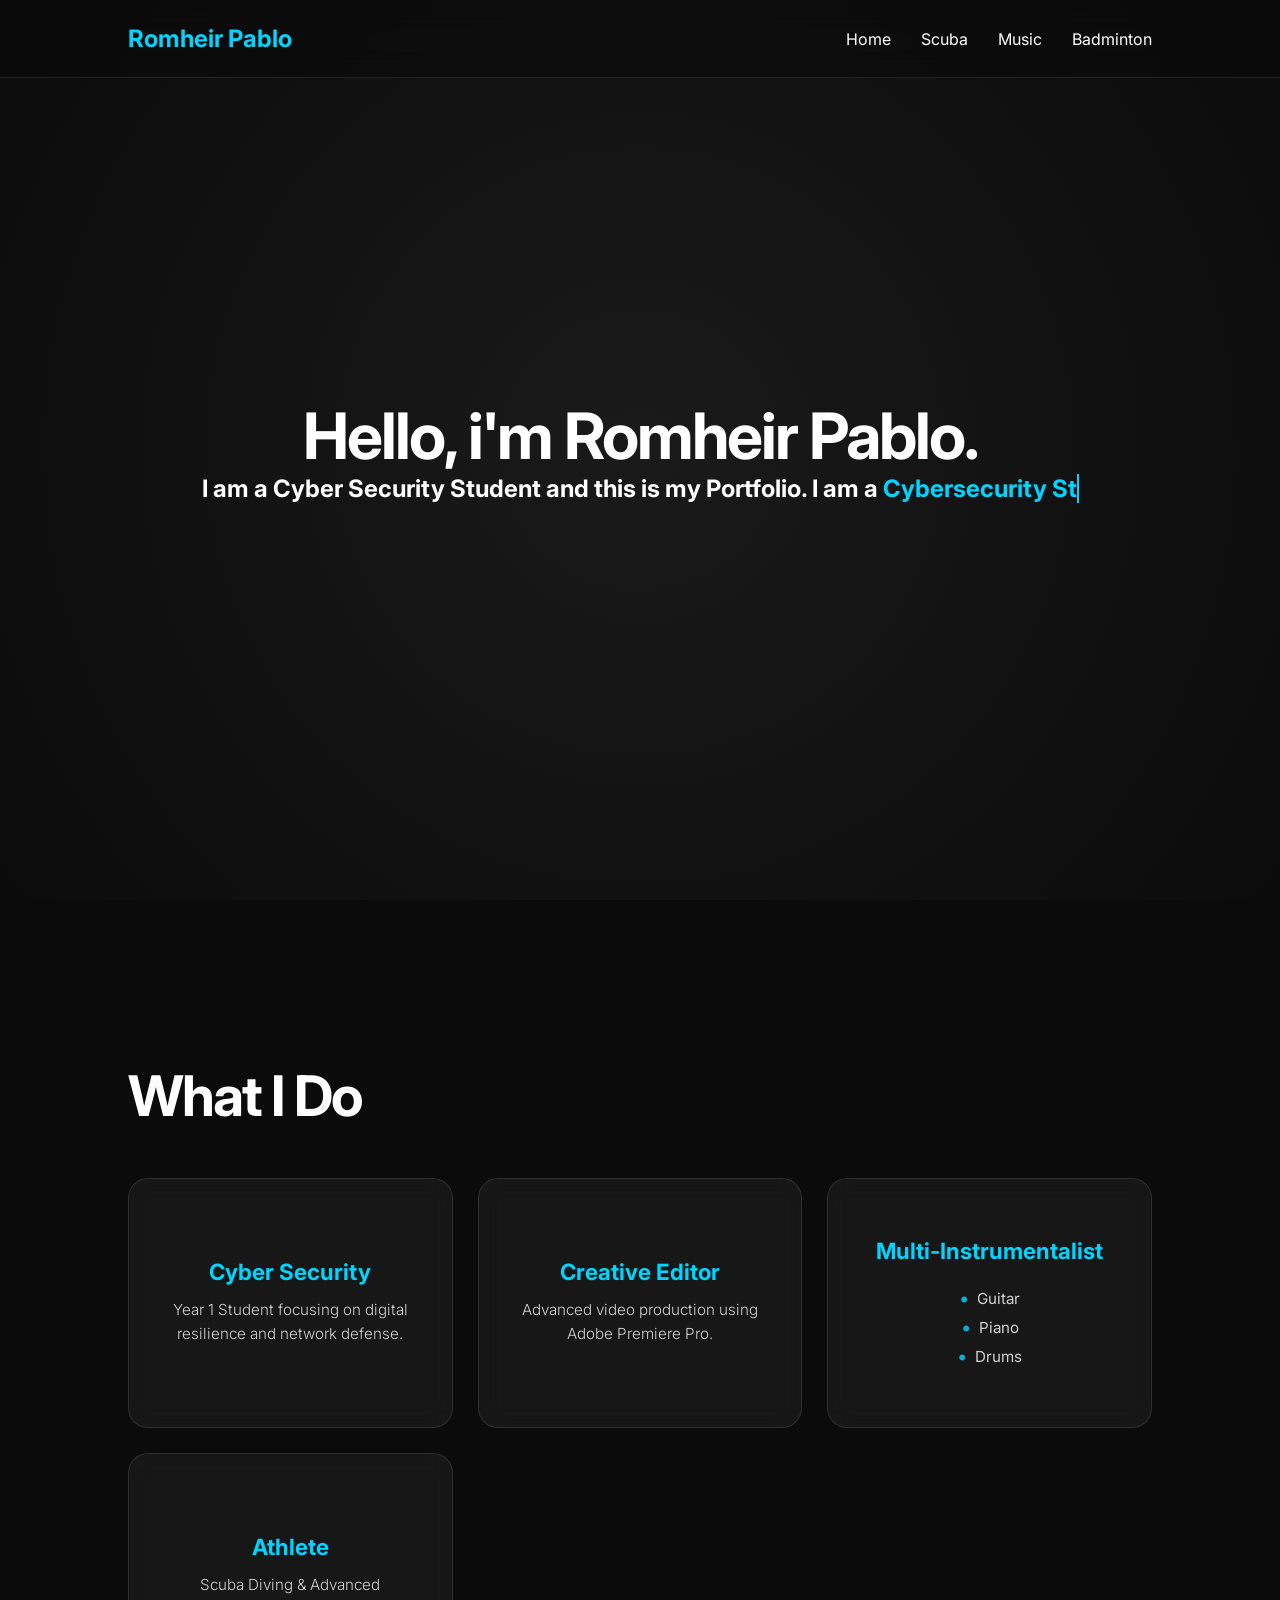
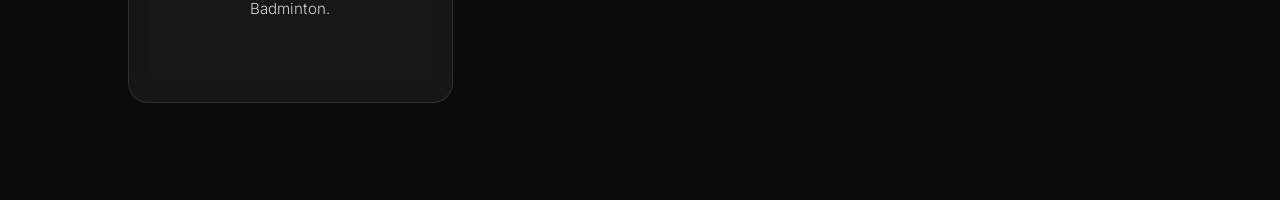
==== commit 166dab86: "badminton hyperlink addition we've placed a 4th hyperlink to badminton but without the videos." ====
--- a/aboutmeproject2 copy/index.html
+++ b/aboutmeproject2 copy/index.html
@@ -9,12 +9,14 @@
 </head>
 <body id="main-body">
 
+   <!-- UPDATED NAVIGATION BAR (Apply to all files) -->
     <nav class="navbar">
         <div class="nav-logo">Romheir Pablo</div>
         <ul class="nav-links">
             <li><a href="index.html">Home</a></li>
             <li><a href="scuba.html">Scuba</a></li>
             <li><a href="music.html">Music</a></li>
+            <li><a href="badminton.html">Badminton</a></li>
         </ul>
     </nav>
 
--- a/aboutmeproject2 copy/style.css
+++ b/aboutmeproject2 copy/style.css
@@ -11,6 +11,8 @@
     --ocean-mid: #005f73;
     --music-deep: #0f0514; 
     --music-glow: #9d4edd; 
+    --badminton-deep: #141000; /* Dark Golden Bronze */
+    --badminton-glow: #ffc107; /* Golden Accent */
 }
 
 * {
@@ -29,6 +31,7 @@
 
 body.in-ocean { background-color: var(--ocean-deep); }
 body.in-music { background-color: var(--music-deep); }
+body.in-badminton { background-color: var(--badminton-deep); }
 
 /* --- NAVIGATION BAR --- */
 .navbar {
@@ -130,19 +133,8 @@
     cursor: pointer;
 }
 
-.card h3 {
-    font-size: 1.4rem;
-    margin-bottom: 0.8rem;
-    color: var(--accent-color);
-    font-weight: 700;
-}
-
-.card p {
-    font-size: 0.95rem;
-    line-height: 1.6;
-    opacity: 0.8;
-    font-weight: 300;
-}
+.card h3 { font-size: 1.4rem; margin-bottom: 0.8rem; color: var(--accent-color); font-weight: 700; }
+.card p { font-size: 0.95rem; line-height: 1.6; opacity: 0.8; font-weight: 300; }
 
 .card:hover {
     transform: scale(1.05) translateY(-10px);
@@ -158,32 +150,12 @@
     100% { border-color: rgba(255, 255, 255, 0.1); }
 }
 
-.instrument-box ul {
-    list-style: none;
-    padding: 0;
-    margin-top: 10px;
-    display: flex;
-    flex-direction: column;
-    gap: 5px;
-}
-
-.instrument-box li {
-    font-size: 0.95rem;
-    opacity: 0.8;
-    display: flex;
-    justify-content: center;
-    align-items: center;
-}
-
-.instrument-box li::before {
-    content: "•";
-    color: var(--accent-color);
-    margin-right: 8px;
-    font-size: 1.2rem;
-}
-
-/* --- MASKING ZONES (SCUBA & MUSIC) --- */
-.scuba-zone, .music-zone {
+.instrument-box ul { list-style: none; padding: 0; margin-top: 10px; display: flex; flex-direction: column; gap: 5px; }
+.instrument-box li { font-size: 0.95rem; opacity: 0.8; display: flex; justify-content: center; align-items: center; }
+.instrument-box li::before { content: "•"; color: var(--accent-color); margin-right: 8px; font-size: 1.2rem; }
+
+/* --- MASKING ZONES (SCUBA, MUSIC, BADMINTON) --- */
+.scuba-zone, .music-zone, .badminton-zone {
     position: relative;
     height: 100vh;
     width: 100%;
@@ -196,25 +168,25 @@
     mask-image: linear-gradient(to bottom, transparent 0%, black 15%, black 85%, transparent 100%);
 }
 
-.scuba-bg-container, .music-bg-container {
+.scuba-bg-container, .music-bg-container, .badminton-bg-container {
     position: absolute;
     inset: 0;
     z-index: 1;
 }
 
-/* Added opacity transitions here for perfectly smooth video swapping */
-#scuba-blur-vid, #music-blur-vid, #scuba-clear-vid, #music-clear-vid {
+#scuba-blur-vid, #music-blur-vid, #badminton-blur-vid, 
+#scuba-clear-vid, #music-clear-vid, #badminton-clear-vid {
     width: 100%;
     height: 100%;
     object-fit: cover;
     transition: opacity 0.8s ease; 
 }
 
-#scuba-blur-vid, #music-blur-vid {
+#scuba-blur-vid, #music-blur-vid, #badminton-blur-vid {
     filter: blur(25px) brightness(0.4);
 }
 
-.scuba-mask-wrapper, .music-mask-wrapper {
+.scuba-mask-wrapper, .music-mask-wrapper, .badminton-mask-wrapper {
     position: relative;
     z-index: 2;
     width: 100%;
@@ -226,8 +198,13 @@
     transition: transform 0.2s ease-out;
 }
 
-.ocean-header {
-    font-size: 11rem;
+#scuba-clear-vid, #music-clear-vid, #badminton-clear-vid {
+    position: absolute;
+    top: 0;
+    left: 0;
+}
+
+.ocean-header, .music-header, .badminton-header {
     font-weight: 900;
     width: 100%;
     height: 100%;
@@ -238,56 +215,27 @@
     background: black; 
     color: white;      
     mix-blend-mode: multiply; 
-    letter-spacing: 5px;
-}
-
-.music-header {
-    font-size: 7.5rem; 
-    font-weight: 900;
-    width: 100%;
-    height: 100%;
-    display: flex;
-    align-items: center;
-    justify-content: center;
-    margin: 0;
-    background: black; 
-    color: white;      
-    mix-blend-mode: multiply; 
-    letter-spacing: 3px;
     text-align: center;
-}
-
-.ocean-content, .music-content {
-    position: absolute;
-    bottom: 15%;
-    z-index: 5;
-    text-align: center;
-}
-
-.ocean-subtext, .music-subtext { 
-    font-size: 1.5rem; 
-    opacity: 0.6; 
-    letter-spacing: 2px;
-}
+    z-index: 10; 
+}
+
+.ocean-header { font-size: 11rem; letter-spacing: 5px; }
+.music-header { font-size: 7.5rem; letter-spacing: 3px; }
+.badminton-header { font-size: 6.5rem; letter-spacing: 3px; }
+
+.ocean-content, .music-content, .badminton-content { position: absolute; bottom: 15%; z-index: 5; text-align: center; }
+.ocean-subtext, .music-subtext, .badminton-subtext { font-size: 1.5rem; opacity: 0.6; letter-spacing: 2px; }
 
 /* --- STAGGERED REVEAL --- */
-.reveal {
-    opacity: 0;
-    transform: translateY(40px);
-    transition: all 0.8s cubic-bezier(0.215, 0.61, 0.355, 1);
-}
-
-.reveal.active {
-    opacity: 1;
-    transform: translateY(0);
-}
+.reveal { opacity: 0; transform: translateY(40px); transition: all 0.8s cubic-bezier(0.215, 0.61, 0.355, 1); }
+.reveal.active { opacity: 1; transform: translateY(0); }
 
 .bento-grid .card.reveal:nth-child(1) { transition-delay: 0.1s; }
 .bento-grid .card.reveal:nth-child(2) { transition-delay: 0.2s; }
 .bento-grid .card.reveal:nth-child(3) { transition-delay: 0.3s; }
 .bento-grid .card.reveal:nth-child(4) { transition-delay: 0.4s; }
 
-.ocean-subtext.reveal, .music-subtext.reveal { transition-delay: 0.2s; }
+.ocean-subtext.reveal, .music-subtext.reveal, .badminton-subtext.reveal { transition-delay: 0.2s; }
 
 .video-grid .video-card.reveal:nth-child(1) { transition-delay: 0.1s; }
 .video-grid .video-card.reveal:nth-child(2) { transition-delay: 0.2s; }
@@ -303,33 +251,19 @@
 .music-grid .music-card.reveal:nth-child(4) { transition-delay: 0.4s; }
 
 /* --- GALLERIES --- */
-.scuba-gallery, .music-gallery {
+.scuba-gallery, .music-gallery, .badminton-gallery {
     padding: 5rem 10% 8rem;
     display: flex;
     flex-direction: column;
     align-items: center;
 }
 
-.gallery-headers {
-    text-align: center;
-    margin-bottom: 4rem;
-}
-
-.gallery-title {
-    font-size: 2.5rem;
-    color: var(--accent-color);
-    margin-bottom: 15px;
-    font-weight: 700;
-}
+.gallery-headers { text-align: center; margin-bottom: 4rem; }
+.gallery-title { font-size: 2.5rem; color: var(--accent-color); margin-bottom: 15px; font-weight: 700; }
+.gallery-subtitle { font-size: 1.2rem; opacity: 0.8; letter-spacing: 2px; text-transform: uppercase; }
 
 .music-title { color: var(--music-glow); }
-
-.gallery-subtitle {
-    font-size: 1.2rem;
-    opacity: 0.8;
-    letter-spacing: 2px;
-    text-transform: uppercase;
-}
+.badminton-title { color: var(--badminton-glow); }
 
 .video-card {
     position: relative;
@@ -342,13 +276,7 @@
     aspect-ratio: 16 / 9;
 }
 
-/* Explicit object-fit: cover for portrait videos to fill bounds beautifully */
-.video-card video {
-    width: 100%;
-    height: 100%;
-    object-fit: cover;
-    background-color: #000;
-}
+.video-card video { width: 100%; height: 100%; object-fit: cover; background-color: #000; }
 
 .video-overlay {
     position: absolute;
@@ -371,9 +299,7 @@
     border-color: var(--accent-color);
 }
 
-.video-card:hover .video-overlay {
-    transform: translateY(0);
-}
+.video-card:hover .video-overlay { transform: translateY(0); }
 
 /* --- GRIDS --- */
 .video-grid {
@@ -384,11 +310,7 @@
     max-width: 1200px;
 }
 
-.boracay-header {
-    margin: 8rem 0 3rem 0;
-    text-align: center;
-}
-
+.boracay-header { margin: 8rem 0 3rem 0; text-align: center; }
 .boracay-grid {
     display: grid;
     grid-template-columns: repeat(auto-fit, minmax(500px, 1fr)); 
@@ -406,9 +328,7 @@
     padding-bottom: 4rem; 
 }
 
-.music-card:nth-child(even) {
-    transform: translateY(60px);
-}
+.music-card:nth-child(even) { transform: translateY(60px); }
 
 .music-card:hover {
     transform: scale(1.08) translateY(-10px) !important;
@@ -422,6 +342,16 @@
     color: var(--music-glow);
 }
 
+/* Badminton Glow */
+.badminton-card:hover {
+    box-shadow: 0 0 40px rgba(255, 193, 7, 0.3);
+    border-color: var(--badminton-glow);
+}
+.badminton-overlay {
+    background: linear-gradient(transparent, rgba(20, 16, 0, 0.95));
+    color: var(--badminton-glow);
+}
+
 /* ========================================================
    RESPONSIVE DESIGN (HOLIDAE REQUIREMENT) 
    ======================================================== */
@@ -429,6 +359,7 @@
 @media (max-width: 1024px) {
     .ocean-header { font-size: 7rem; }
     .music-header { font-size: 5rem; }
+    .badminton-header { font-size: 4.5rem; }
     .section-title { font-size: 2.5rem; }
     
     .boracay-grid, .music-grid {
@@ -439,7 +370,7 @@
 @media (max-width: 768px) {
     .navbar { padding: 1rem 5%; }
     .nav-logo { font-size: 1.2rem; }
-    .nav-links { gap: 15px; font-size: 0.9rem; }
+    .nav-links { gap: 10px; font-size: 0.8rem; } /* Shrunk gap slightly to fit 4 links */
     
     .hero h1 { font-size: 2.5rem; }
     
@@ -447,10 +378,9 @@
         grid-template-columns: 1fr;
     }
     
-    .music-card:nth-child(even) {
-        transform: translateY(0);
-    }
+    .music-card:nth-child(even) { transform: translateY(0); }
 
     .ocean-header { font-size: 3.5rem; letter-spacing: 2px; }
     .music-header { font-size: 2.5rem; letter-spacing: 1px; }
+    .badminton-header { font-size: 2.2rem; letter-spacing: 1px; }
 }
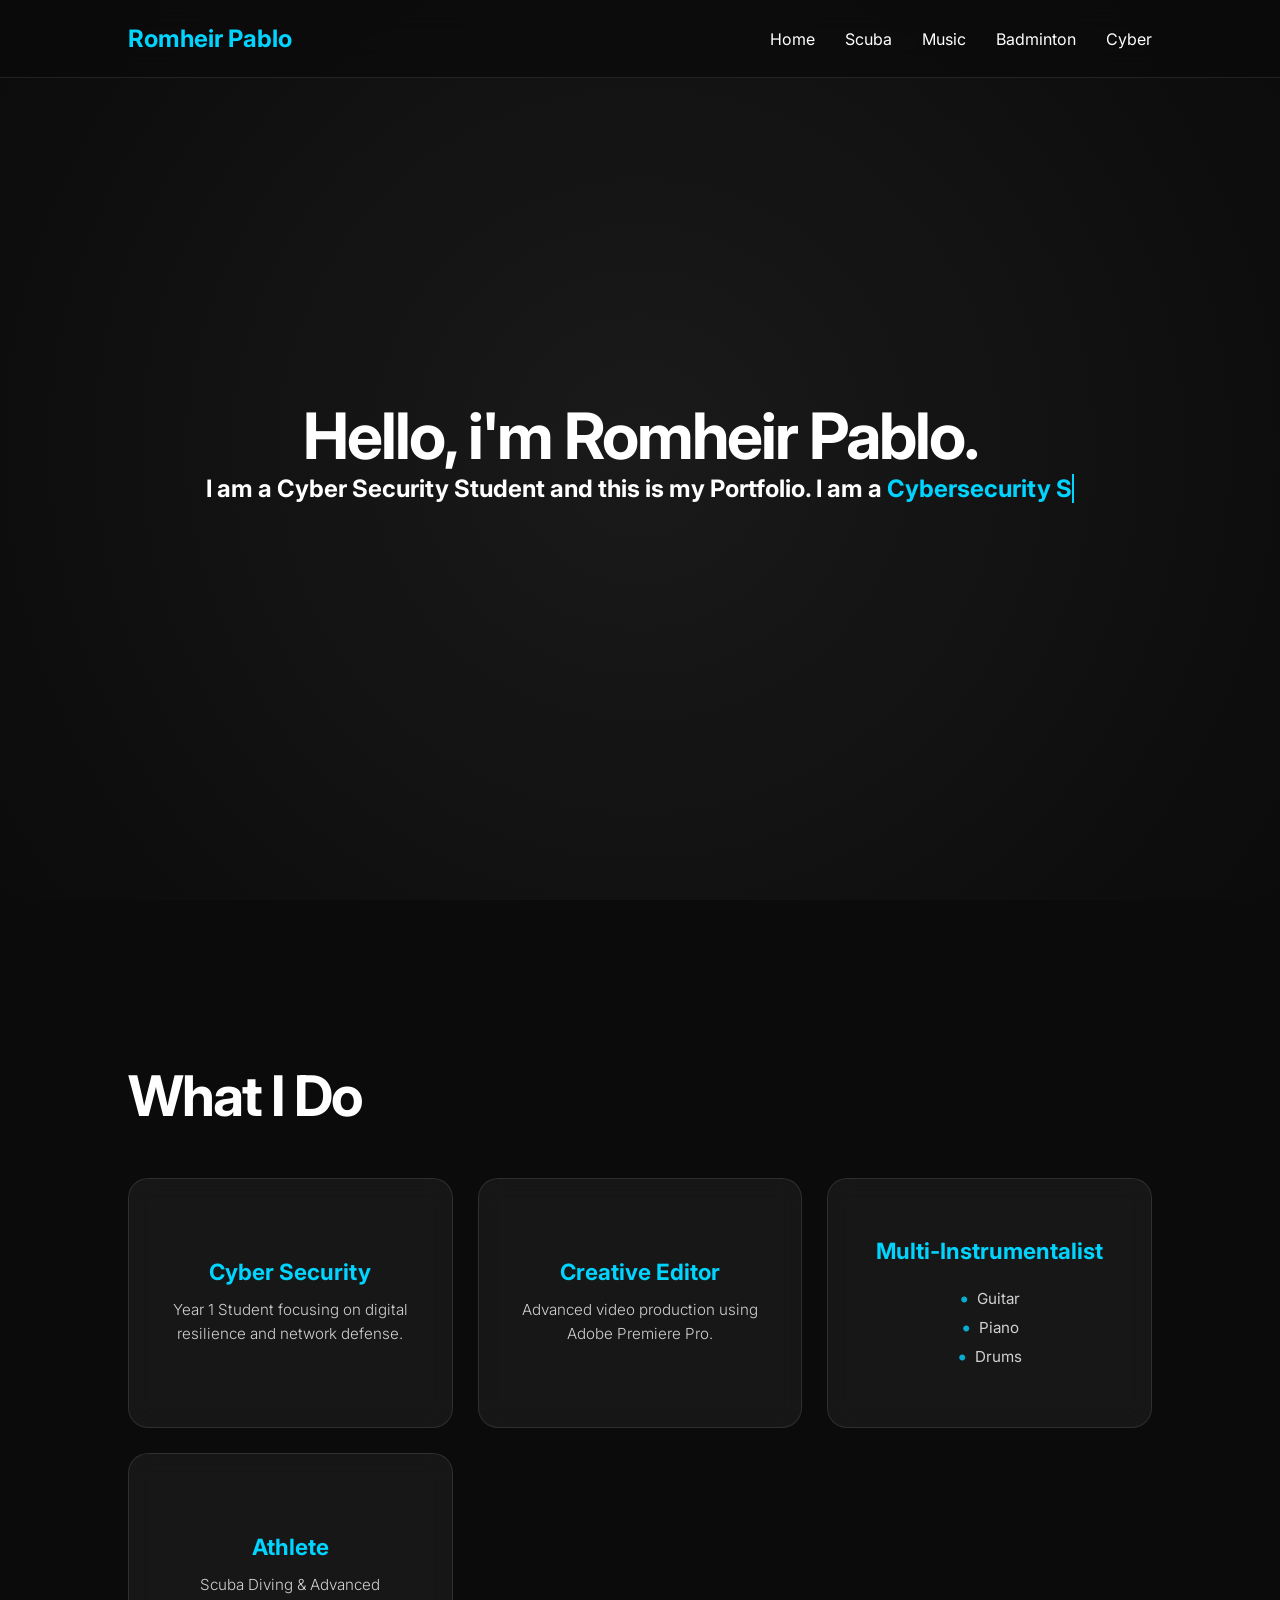
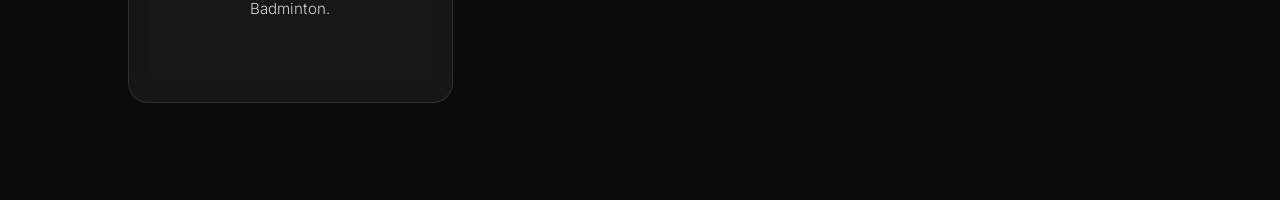
==== commit cc696ce2: "cyber html addon after further improvements and late additions, we have made the code to showcase my" ====
--- a/aboutmeproject2 copy/index.html
+++ b/aboutmeproject2 copy/index.html
@@ -9,7 +9,6 @@
 </head>
 <body id="main-body">
 
-   <!-- UPDATED NAVIGATION BAR (Apply to all files) -->
     <nav class="navbar">
         <div class="nav-logo">Romheir Pablo</div>
         <ul class="nav-links">
@@ -17,11 +16,17 @@
             <li><a href="scuba.html">Scuba</a></li>
             <li><a href="music.html">Music</a></li>
             <li><a href="badminton.html">Badminton</a></li>
+            <li><a href="cyber.html">Cyber</a></li>
         </ul>
     </nav>
 
     <section class="hero">
-        <video id="hero-bg-video" autoplay muted playsinline class="hero-bg"></video>
+        <!-- Dual crossfade videos for the home page -->
+        <video id="hero-bg-vid-1" class="hero-bg crossfade-vid active-vid" autoplay muted loop playsinline>
+            <source src="scubavideos/VideoEditor_DSCF3074.mp4" type="video/mp4">
+        </video>
+        <video id="hero-bg-vid-2" class="hero-bg crossfade-vid" autoplay muted loop playsinline></video>
+
         <div class="hero-content">
             <h1>Hello, i'm Romheir Pablo.</h1>
             <h2>I am a Cyber Security Student and this is my Portfolio. I am a <span id="typewriter"></span></h2>
--- a/aboutmeproject2 copy/style.css
+++ b/aboutmeproject2 copy/style.css
@@ -11,8 +11,10 @@
     --ocean-mid: #005f73;
     --music-deep: #0f0514; 
     --music-glow: #9d4edd; 
-    --badminton-deep: #141000; /* Dark Golden Bronze */
-    --badminton-glow: #ffc107; /* Golden Accent */
+    --badminton-deep: #141000; 
+    --badminton-glow: #ffc107; 
+    --cyber-deep: #020a05; /* Deep Terminal Black */
+    --cyber-glow: #00ff66; /* Neon Matrix Green */
 }
 
 * {
@@ -32,6 +34,7 @@
 body.in-ocean { background-color: var(--ocean-deep); }
 body.in-music { background-color: var(--music-deep); }
 body.in-badminton { background-color: var(--badminton-deep); }
+body.in-cyber { background-color: var(--cyber-deep); }
 
 /* --- NAVIGATION BAR --- */
 .navbar {
@@ -65,20 +68,7 @@
     overflow: hidden;
 }
 
-.hero-bg {
-    position: absolute;
-    top: 50%;
-    left: 50%;
-    min-width: 100%;
-    min-height: 100%;
-    width: auto;
-    height: auto;
-    z-index: -1;
-    transform: translate(-50%, -50%);
-    object-fit: cover;
-    transition: opacity 1s ease-in-out;
-    filter: blur(15px) brightness(0.4);
-}
+.hero-bg { filter: blur(15px) brightness(0.4); }
 
 .hero::after {
     content: '';
@@ -88,8 +78,31 @@
     z-index: -1;
 }
 
-.hero h1 { font-size: 4rem; letter-spacing: -2px; }
+.hero h1 { font-size: 4rem; letter-spacing: -2px; position: relative; z-index: 5; }
+.hero h2 { position: relative; z-index: 5; }
 #typewriter { color: var(--accent-color); font-weight: bold; border-right: 2px solid var(--accent-color); }
+
+/* --- CROSSFADE ENGINE --- */
+.crossfade-vid {
+    position: absolute;
+    top: 0;
+    left: 0;
+    width: 100%;
+    height: 100%;
+    object-fit: cover;
+    opacity: 0;
+    transition: opacity 1.2s ease-in-out; 
+    z-index: 1;
+}
+
+.crossfade-vid.active-vid { opacity: 1; z-index: 2; }
+
+#scuba-blur-vid-1, #scuba-blur-vid-2,
+#music-blur-vid-1, #music-blur-vid-2,
+#badminton-blur-vid-1, #badminton-blur-vid-2,
+#cyber-blur-vid-1, #cyber-blur-vid-2 {
+    filter: blur(25px) brightness(0.4);
+}
 
 /* --- BENTO GRID CONTAINER --- */
 .container { 
@@ -154,8 +167,8 @@
 .instrument-box li { font-size: 0.95rem; opacity: 0.8; display: flex; justify-content: center; align-items: center; }
 .instrument-box li::before { content: "•"; color: var(--accent-color); margin-right: 8px; font-size: 1.2rem; }
 
-/* --- MASKING ZONES (SCUBA, MUSIC, BADMINTON) --- */
-.scuba-zone, .music-zone, .badminton-zone {
+/* --- MASKING ZONES --- */
+.scuba-zone, .music-zone, .badminton-zone, .cyber-zone {
     position: relative;
     height: 100vh;
     width: 100%;
@@ -168,25 +181,13 @@
     mask-image: linear-gradient(to bottom, transparent 0%, black 15%, black 85%, transparent 100%);
 }
 
-.scuba-bg-container, .music-bg-container, .badminton-bg-container {
+.scuba-bg-container, .music-bg-container, .badminton-bg-container, .cyber-bg-container {
     position: absolute;
     inset: 0;
     z-index: 1;
 }
 
-#scuba-blur-vid, #music-blur-vid, #badminton-blur-vid, 
-#scuba-clear-vid, #music-clear-vid, #badminton-clear-vid {
-    width: 100%;
-    height: 100%;
-    object-fit: cover;
-    transition: opacity 0.8s ease; 
-}
-
-#scuba-blur-vid, #music-blur-vid, #badminton-blur-vid {
-    filter: blur(25px) brightness(0.4);
-}
-
-.scuba-mask-wrapper, .music-mask-wrapper, .badminton-mask-wrapper {
+.scuba-mask-wrapper, .music-mask-wrapper, .badminton-mask-wrapper, .cyber-mask-wrapper {
     position: relative;
     z-index: 2;
     width: 100%;
@@ -198,13 +199,7 @@
     transition: transform 0.2s ease-out;
 }
 
-#scuba-clear-vid, #music-clear-vid, #badminton-clear-vid {
-    position: absolute;
-    top: 0;
-    left: 0;
-}
-
-.ocean-header, .music-header, .badminton-header {
+.ocean-header, .music-header, .badminton-header, .cyber-header {
     font-weight: 900;
     width: 100%;
     height: 100%;
@@ -222,9 +217,10 @@
 .ocean-header { font-size: 11rem; letter-spacing: 5px; }
 .music-header { font-size: 7.5rem; letter-spacing: 3px; }
 .badminton-header { font-size: 6.5rem; letter-spacing: 3px; }
-
-.ocean-content, .music-content, .badminton-content { position: absolute; bottom: 15%; z-index: 5; text-align: center; }
-.ocean-subtext, .music-subtext, .badminton-subtext { font-size: 1.5rem; opacity: 0.6; letter-spacing: 2px; }
+.cyber-header { font-size: 7rem; letter-spacing: 4px; }
+
+.ocean-content, .music-content, .badminton-content, .cyber-content { position: absolute; bottom: 15%; z-index: 5; text-align: center; }
+.ocean-subtext, .music-subtext, .badminton-subtext, .cyber-subtext { font-size: 1.5rem; opacity: 0.6; letter-spacing: 2px; }
 
 /* --- STAGGERED REVEAL --- */
 .reveal { opacity: 0; transform: translateY(40px); transition: all 0.8s cubic-bezier(0.215, 0.61, 0.355, 1); }
@@ -235,8 +231,6 @@
 .bento-grid .card.reveal:nth-child(3) { transition-delay: 0.3s; }
 .bento-grid .card.reveal:nth-child(4) { transition-delay: 0.4s; }
 
-.ocean-subtext.reveal, .music-subtext.reveal, .badminton-subtext.reveal { transition-delay: 0.2s; }
-
 .video-grid .video-card.reveal:nth-child(1) { transition-delay: 0.1s; }
 .video-grid .video-card.reveal:nth-child(2) { transition-delay: 0.2s; }
 .video-grid .video-card.reveal:nth-child(3) { transition-delay: 0.3s; }
@@ -244,6 +238,8 @@
 
 .boracay-grid .video-card.reveal:nth-child(1) { transition-delay: 0.1s; }
 .boracay-grid .video-card.reveal:nth-child(2) { transition-delay: 0.3s; }
+.boracay-grid .video-card.reveal:nth-child(3) { transition-delay: 0.2s; }
+.boracay-grid .video-card.reveal:nth-child(4) { transition-delay: 0.4s; }
 
 .music-grid .music-card.reveal:nth-child(1) { transition-delay: 0.1s; }
 .music-grid .music-card.reveal:nth-child(2) { transition-delay: 0.3s; }
@@ -251,7 +247,7 @@
 .music-grid .music-card.reveal:nth-child(4) { transition-delay: 0.4s; }
 
 /* --- GALLERIES --- */
-.scuba-gallery, .music-gallery, .badminton-gallery {
+.scuba-gallery, .music-gallery, .badminton-gallery, .cyber-gallery {
     padding: 5rem 10% 8rem;
     display: flex;
     flex-direction: column;
@@ -264,6 +260,7 @@
 
 .music-title { color: var(--music-glow); }
 .badminton-title { color: var(--badminton-glow); }
+.cyber-title { color: var(--cyber-glow); }
 
 .video-card {
     position: relative;
@@ -278,6 +275,15 @@
 
 .video-card video { width: 100%; height: 100%; object-fit: cover; background-color: #000; }
 
+/* NEW: Support for static images in cards (Certificates/Scoreboards) */
+.image-card img {
+    width: 100%;
+    height: 100%;
+    object-fit: cover;
+    background-color: #111;
+    transition: transform 0.4s ease;
+}
+
 .video-overlay {
     position: absolute;
     bottom: 0;
@@ -300,6 +306,7 @@
 }
 
 .video-card:hover .video-overlay { transform: translateY(0); }
+.image-card:hover img { transform: scale(1.05); }
 
 /* --- GRIDS --- */
 .video-grid {
@@ -336,13 +343,11 @@
     border-color: var(--music-glow);
     z-index: 10; 
 }
-
 .music-overlay {
     background: linear-gradient(transparent, rgba(15, 5, 20, 0.95));
     color: var(--music-glow);
 }
 
-/* Badminton Glow */
 .badminton-card:hover {
     box-shadow: 0 0 40px rgba(255, 193, 7, 0.3);
     border-color: var(--badminton-glow);
@@ -351,6 +356,17 @@
     background: linear-gradient(transparent, rgba(20, 16, 0, 0.95));
     color: var(--badminton-glow);
 }
+
+/* Cyber Glow */
+.cyber-card:hover {
+    box-shadow: 0 0 40px rgba(0, 255, 102, 0.3);
+    border-color: var(--cyber-glow);
+}
+.cyber-overlay {
+    background: linear-gradient(transparent, rgba(2, 10, 5, 0.95));
+    color: var(--cyber-glow);
+}
+
 
 /* ========================================================
    RESPONSIVE DESIGN (HOLIDAE REQUIREMENT) 
@@ -360,6 +376,7 @@
     .ocean-header { font-size: 7rem; }
     .music-header { font-size: 5rem; }
     .badminton-header { font-size: 4.5rem; }
+    .cyber-header { font-size: 5.5rem; }
     .section-title { font-size: 2.5rem; }
     
     .boracay-grid, .music-grid {
@@ -370,7 +387,8 @@
 @media (max-width: 768px) {
     .navbar { padding: 1rem 5%; }
     .nav-logo { font-size: 1.2rem; }
-    .nav-links { gap: 10px; font-size: 0.8rem; } /* Shrunk gap slightly to fit 4 links */
+    /* Shrunk links to fit 5 items on mobile */
+    .nav-links { gap: 8px; font-size: 0.75rem; }
     
     .hero h1 { font-size: 2.5rem; }
     
@@ -383,4 +401,5 @@
     .ocean-header { font-size: 3.5rem; letter-spacing: 2px; }
     .music-header { font-size: 2.5rem; letter-spacing: 1px; }
     .badminton-header { font-size: 2.2rem; letter-spacing: 1px; }
+    .cyber-header { font-size: 2.5rem; letter-spacing: 2px; }
 }
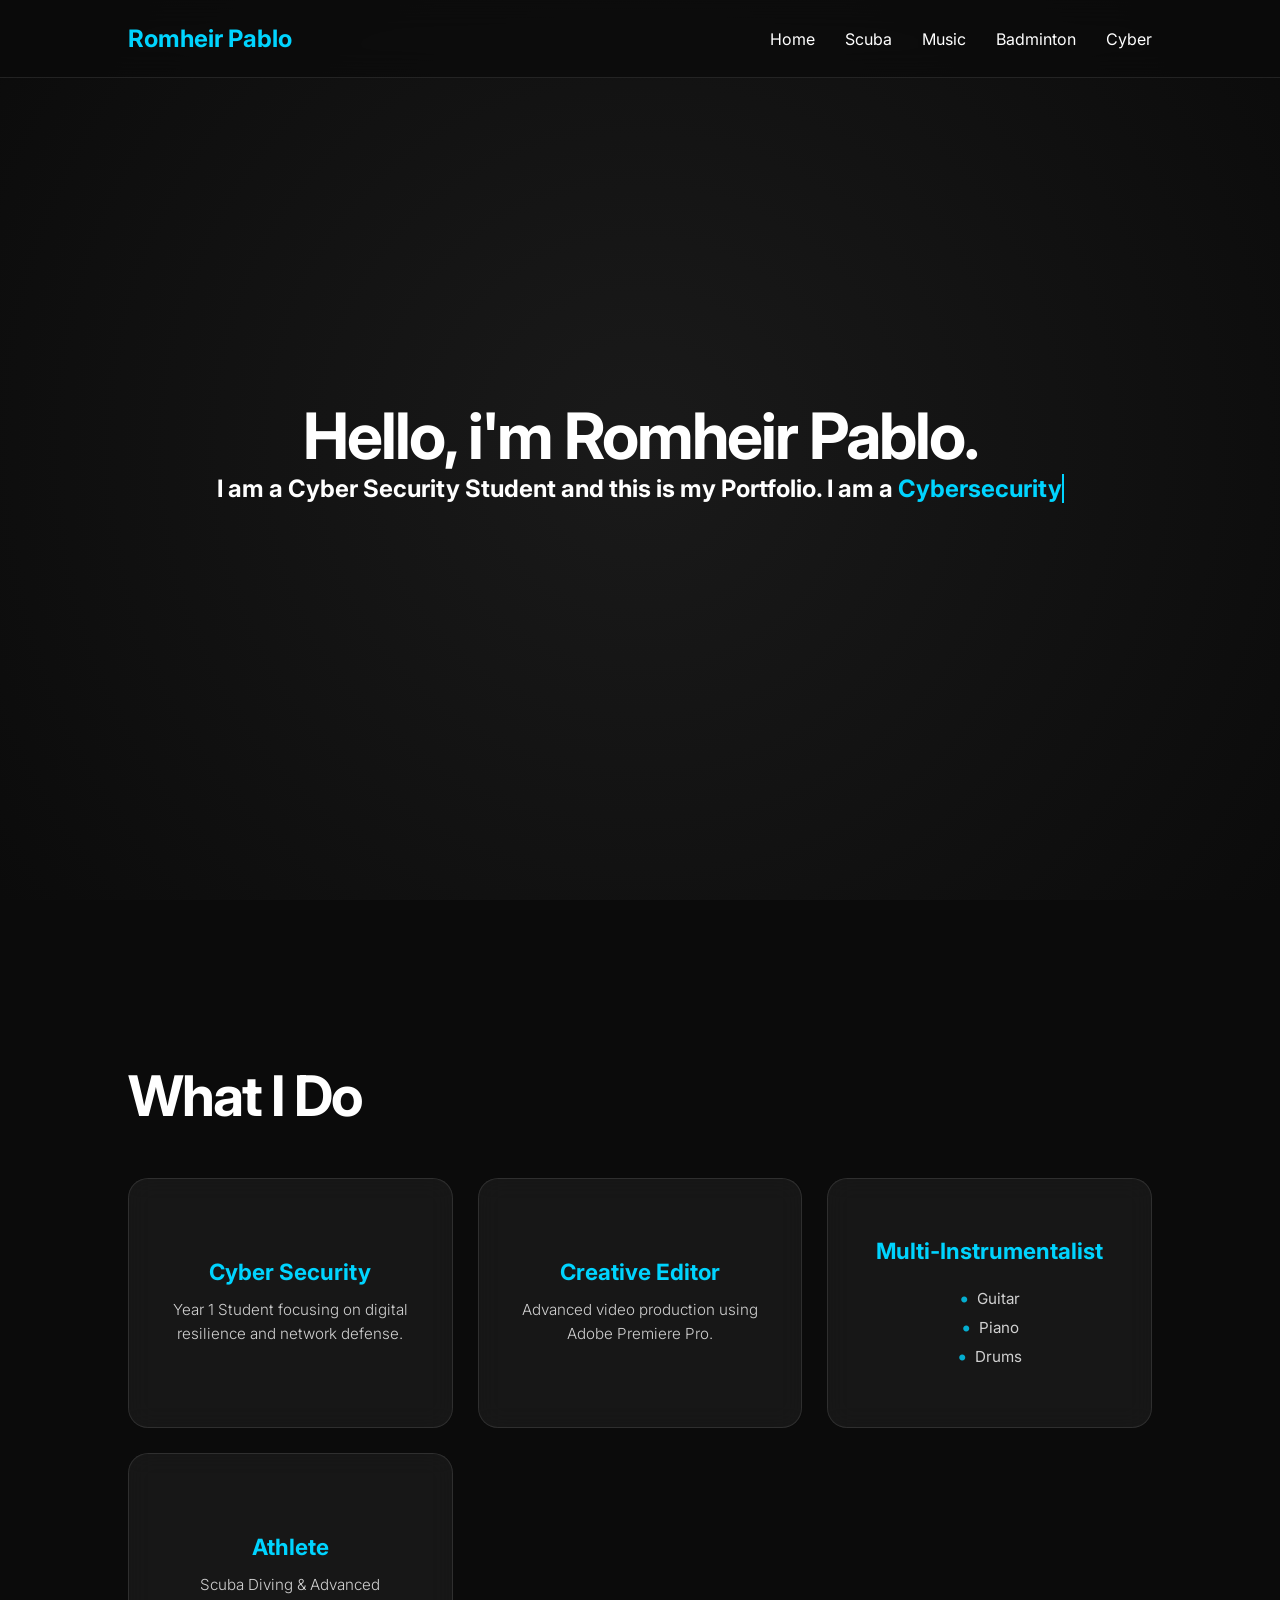
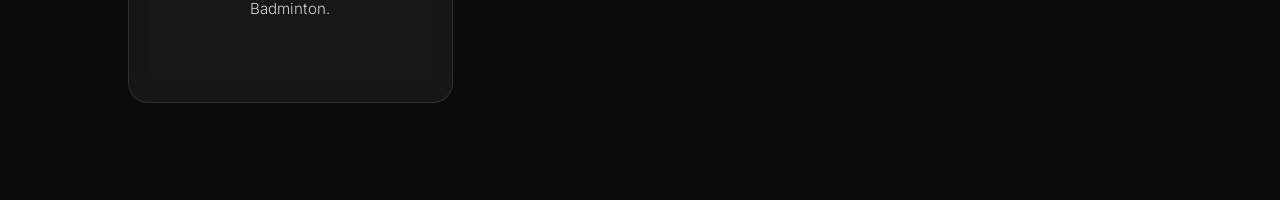
==== commit b41a2c39: "center issue" ====
--- a/aboutmeproject2 copy/index.html
+++ b/aboutmeproject2 copy/index.html
@@ -21,7 +21,6 @@
     </nav>
 
     <section class="hero">
-        <!-- Dual crossfade videos for the home page -->
         <video id="hero-bg-vid-1" class="hero-bg crossfade-vid active-vid" autoplay muted loop playsinline>
             <source src="scubavideos/VideoEditor_DSCF3074.mp4" type="video/mp4">
         </video>
--- a/aboutmeproject2 copy/style.css
+++ b/aboutmeproject2 copy/style.css
@@ -13,8 +13,8 @@
     --music-glow: #9d4edd; 
     --badminton-deep: #141000; 
     --badminton-glow: #ffc107; 
-    --cyber-deep: #020a05; /* Deep Terminal Black */
-    --cyber-glow: #00ff66; /* Neon Matrix Green */
+    --cyber-deep: #020a05; 
+    --cyber-glow: #00ff66; 
 }
 
 * {
@@ -100,7 +100,7 @@
 #scuba-blur-vid-1, #scuba-blur-vid-2,
 #music-blur-vid-1, #music-blur-vid-2,
 #badminton-blur-vid-1, #badminton-blur-vid-2,
-#cyber-blur-vid-1, #cyber-blur-vid-2 {
+#cyber-blur-img-1, #cyber-blur-img-2 {
     filter: blur(25px) brightness(0.4);
 }
 
@@ -235,16 +235,6 @@
 .video-grid .video-card.reveal:nth-child(2) { transition-delay: 0.2s; }
 .video-grid .video-card.reveal:nth-child(3) { transition-delay: 0.3s; }
 .video-grid .video-card.reveal:nth-child(4) { transition-delay: 0.4s; }
-
-.boracay-grid .video-card.reveal:nth-child(1) { transition-delay: 0.1s; }
-.boracay-grid .video-card.reveal:nth-child(2) { transition-delay: 0.3s; }
-.boracay-grid .video-card.reveal:nth-child(3) { transition-delay: 0.2s; }
-.boracay-grid .video-card.reveal:nth-child(4) { transition-delay: 0.4s; }
-
-.music-grid .music-card.reveal:nth-child(1) { transition-delay: 0.1s; }
-.music-grid .music-card.reveal:nth-child(2) { transition-delay: 0.3s; }
-.music-grid .music-card.reveal:nth-child(3) { transition-delay: 0.2s; }
-.music-grid .music-card.reveal:nth-child(4) { transition-delay: 0.4s; }
 
 /* --- GALLERIES --- */
 .scuba-gallery, .music-gallery, .badminton-gallery, .cyber-gallery {
@@ -275,13 +265,13 @@
 
 .video-card video { width: 100%; height: 100%; object-fit: cover; background-color: #000; }
 
-/* NEW: Support for static images in cards (Certificates/Scoreboards) */
 .image-card img {
     width: 100%;
     height: 100%;
-    object-fit: cover;
-    background-color: #111;
+    object-fit: contain; 
+    background-color: var(--bg-color); 
     transition: transform 0.4s ease;
+    cursor: pointer; 
 }
 
 .video-overlay {
@@ -317,13 +307,18 @@
     max-width: 1200px;
 }
 
-.boracay-header { margin: 8rem 0 3rem 0; text-align: center; }
+.boracay-header {
+    margin: 5rem 0 3rem;
+    text-align: center;
+    width: 100%;
+}
+
 .boracay-grid {
     display: grid;
-    grid-template-columns: repeat(auto-fit, minmax(500px, 1fr)); 
-    gap: 40px;
-    width: 100%;
-    max-width: 1400px; 
+    grid-template-columns: repeat(2, 1fr);
+    gap: 35px;
+    width: 100%;
+    max-width: 900px;
 }
 
 .music-grid {
@@ -357,7 +352,6 @@
     color: var(--badminton-glow);
 }
 
-/* Cyber Glow */
 .cyber-card:hover {
     box-shadow: 0 0 40px rgba(0, 255, 102, 0.3);
     border-color: var(--cyber-glow);
@@ -367,39 +361,4 @@
     color: var(--cyber-glow);
 }
 
-
-/* ========================================================
-   RESPONSIVE DESIGN (HOLIDAE REQUIREMENT) 
-   ======================================================== */
-
-@media (max-width: 1024px) {
-    .ocean-header { font-size: 7rem; }
-    .music-header { font-size: 5rem; }
-    .badminton-header { font-size: 4.5rem; }
-    .cyber-header { font-size: 5.5rem; }
-    .section-title { font-size: 2.5rem; }
-    
-    .boracay-grid, .music-grid {
-        grid-template-columns: repeat(auto-fit, minmax(350px, 1fr));
-    }
-}
-
-@media (max-width: 768px) {
-    .navbar { padding: 1rem 5%; }
-    .nav-logo { font-size: 1.2rem; }
-    /* Shrunk links to fit 5 items on mobile */
-    .nav-links { gap: 8px; font-size: 0.75rem; }
-    
-    .hero h1 { font-size: 2.5rem; }
-    
-    .bento-grid, .video-grid, .boracay-grid, .music-grid {
-        grid-template-columns: 1fr;
-    }
-    
-    .music-card:nth-child(even) { transform: translateY(0); }
-
-    .ocean-header { font-size: 3.5rem; letter-spacing: 2px; }
-    .music-header { font-size: 2.5rem; letter-spacing: 1px; }
-    .badminton-header { font-size: 2.2rem; letter-spacing: 1px; }
-    .cyber-header { font-size: 2.5rem; letter-spacing: 2px; }
-}+/* =================================================
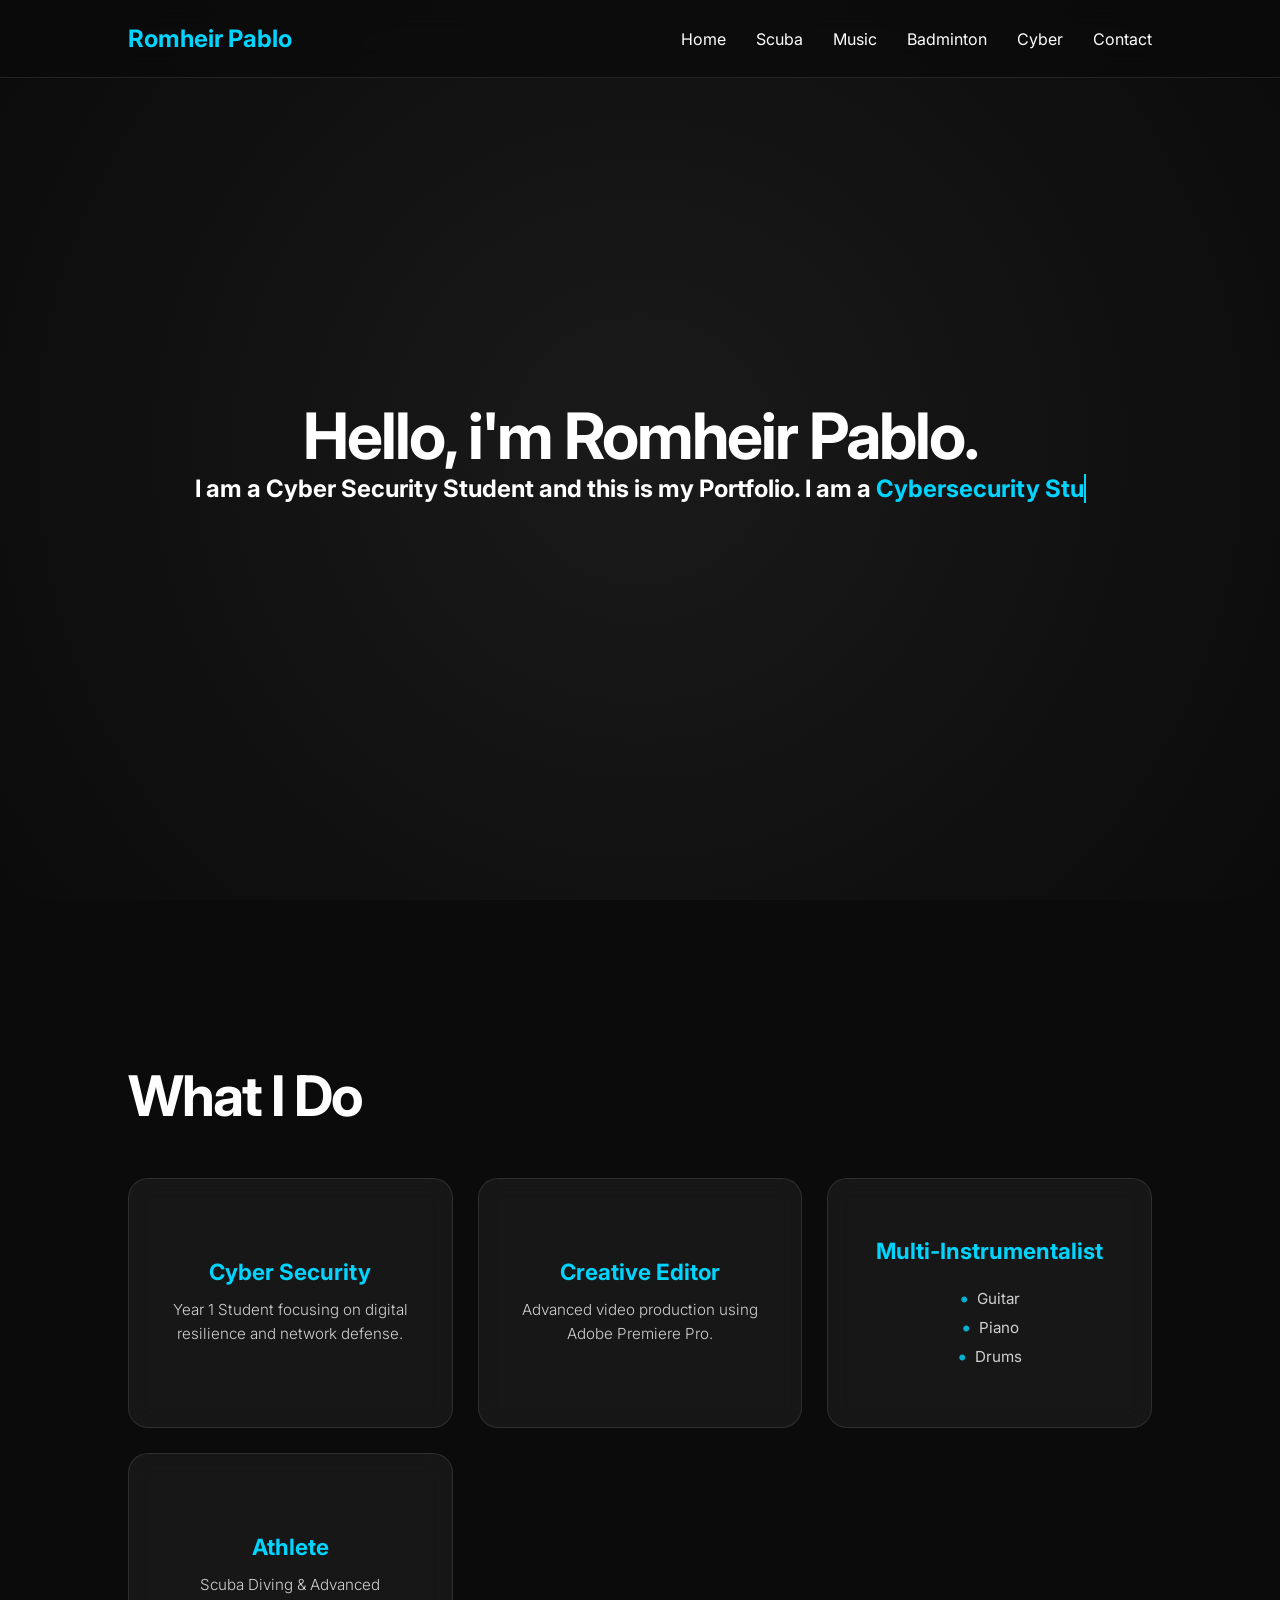
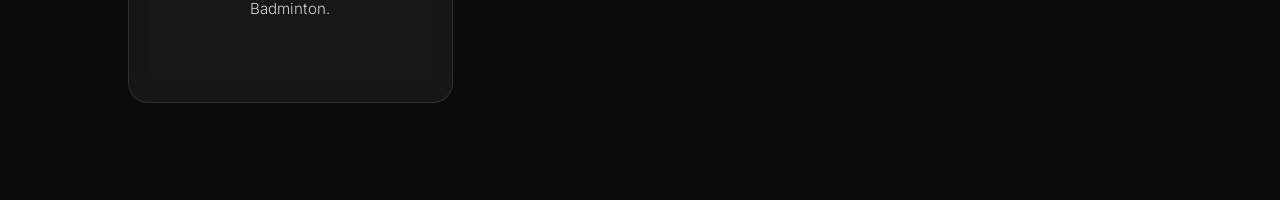
==== commit 590ce726: "new contact html" ====
--- a/aboutmeproject2 copy/index.html
+++ b/aboutmeproject2 copy/index.html
@@ -9,6 +9,8 @@
 </head>
 <body id="main-body">
 
+    <body id="main-body" class="in-cyber">
+
     <nav class="navbar">
         <div class="nav-logo">Romheir Pablo</div>
         <ul class="nav-links">
@@ -17,7 +19,7 @@
             <li><a href="music.html">Music</a></li>
             <li><a href="badminton.html">Badminton</a></li>
             <li><a href="cyber.html">Cyber</a></li>
-        </ul>
+            <li><a href="contact.html">Contact</a></li> </ul>
     </nav>
 
     <section class="hero">
--- a/aboutmeproject2 copy/style.css
+++ b/aboutmeproject2 copy/style.css
@@ -6,7 +6,6 @@
     --glass-bg: rgba(255, 255, 255, 0.05);
     --glass-border: rgba(255, 255, 255, 0.1);
     
-    /* Atmosphere Colors */
     --ocean-deep: #001219;
     --ocean-mid: #005f73;
     --music-deep: #0f0514; 
@@ -17,19 +16,8 @@
     --cyber-glow: #00ff66; 
 }
 
-* {
-    margin: 0;
-    padding: 0;
-    box-sizing: border-box;
-    font-family: 'Inter', sans-serif;
-}
-
-body {
-    background-color: var(--bg-color);
-    color: var(--text-color);
-    overflow-x: hidden;
-    transition: background-color 1.2s ease;
-}
+* { margin: 0; padding: 0; box-sizing: border-box; font-family: 'Inter', sans-serif; }
+body { background-color: var(--bg-color); color: var(--text-color); overflow-x: hidden; transition: background-color 1.2s ease; }
 
 body.in-ocean { background-color: var(--ocean-deep); }
 body.in-music { background-color: var(--music-deep); }
@@ -38,182 +26,50 @@
 
 /* --- NAVIGATION BAR --- */
 .navbar {
-    position: fixed;
-    top: 0;
-    width: 100%;
-    padding: 1.5rem 10%;
-    display: flex;
-    justify-content: space-between;
-    align-items: center;
-    background: rgba(11, 11, 11, 0.7);
-    backdrop-filter: blur(15px);
-    z-index: 1000;
-    border-bottom: 1px solid var(--glass-border);
-}
-
+    position: fixed; top: 0; width: 100%; padding: 1.5rem 10%; display: flex; justify-content: space-between;
+    align-items: center; background: rgba(11, 11, 11, 0.7); backdrop-filter: blur(15px); z-index: 1000; border-bottom: 1px solid var(--glass-border);
+}
 .nav-logo { font-weight: 700; font-size: 1.5rem; color: var(--accent-color); }
 .nav-links { list-style: none; display: flex; gap: 30px; }
 .nav-links a { text-decoration: none; color: white; font-weight: 400; transition: 0.3s; }
 .nav-links a:hover { color: var(--accent-color); }
 
 /* --- HERO SECTION --- */
-.hero {
-    height: 100vh;
-    display: flex;
-    align-items: center;
-    justify-content: center;
-    background: radial-gradient(circle at center, #1a1a1a 0%, #0b0b0b 100%);
-    text-align: center;
-    position: relative;
-    overflow: hidden;
-}
-
+.hero { height: 100vh; display: flex; align-items: center; justify-content: center; background: radial-gradient(circle at center, #1a1a1a 0%, #0b0b0b 100%); text-align: center; position: relative; overflow: hidden; }
 .hero-bg { filter: blur(15px) brightness(0.4); }
-
-.hero::after {
-    content: '';
-    position: absolute;
-    inset: 0;
-    background: rgba(0, 0, 0, 0.3);
-    z-index: -1;
-}
-
+.hero::after { content: ''; position: absolute; inset: 0; background: rgba(0, 0, 0, 0.3); z-index: -1; }
 .hero h1 { font-size: 4rem; letter-spacing: -2px; position: relative; z-index: 5; }
 .hero h2 { position: relative; z-index: 5; }
 #typewriter { color: var(--accent-color); font-weight: bold; border-right: 2px solid var(--accent-color); }
 
 /* --- CROSSFADE ENGINE --- */
-.crossfade-vid {
-    position: absolute;
-    top: 0;
-    left: 0;
-    width: 100%;
-    height: 100%;
-    object-fit: cover;
-    opacity: 0;
-    transition: opacity 1.2s ease-in-out; 
-    z-index: 1;
-}
-
+.crossfade-vid { position: absolute; top: 0; left: 0; width: 100%; height: 100%; object-fit: cover; opacity: 0; transition: opacity 1.2s ease-in-out; z-index: 1; }
 .crossfade-vid.active-vid { opacity: 1; z-index: 2; }
-
-#scuba-blur-vid-1, #scuba-blur-vid-2,
-#music-blur-vid-1, #music-blur-vid-2,
-#badminton-blur-vid-1, #badminton-blur-vid-2,
-#cyber-blur-img-1, #cyber-blur-img-2 {
-    filter: blur(25px) brightness(0.4);
-}
+#scuba-blur-vid-1, #scuba-blur-vid-2, #music-blur-vid-1, #music-blur-vid-2, #badminton-blur-vid-1, #badminton-blur-vid-2, #cyber-blur-img-1, #cyber-blur-img-2 { filter: blur(25px) brightness(0.4); }
 
 /* --- BENTO GRID CONTAINER --- */
-.container { 
-    min-height: 100vh; 
-    display: flex;
-    flex-direction: column;
-    justify-content: center; 
-    padding: 8rem 10% 4rem 10%; 
-}
-
+.container { min-height: 100vh; display: flex; flex-direction: column; justify-content: center; padding: 8rem 10% 4rem 10%; }
 .container-inner { width: 100%; }
-
-.section-title {
-    margin-bottom: 3rem;
-    font-size: 3.5rem;
-    font-weight: 700;
-    letter-spacing: -2px;
-}
-
-.bento-grid {
-    display: grid;
-    grid-template-columns: repeat(auto-fit, minmax(300px, 1fr));
-    grid-auto-rows: 250px;
-    gap: 25px;
-}
-
+.section-title { margin-bottom: 3rem; font-size: 3.5rem; font-weight: 700; letter-spacing: -2px; }
+.bento-grid { display: grid; grid-template-columns: repeat(auto-fit, minmax(300px, 1fr)); grid-auto-rows: 250px; gap: 25px; }
 .tall { grid-row: span 1 !important; }
 
 /* --- CARDS & TEXT --- */
-.card { 
-    padding: 2.5rem; 
-    border-radius: 20px; 
-    background: var(--glass-bg);
-    backdrop-filter: blur(12px);
-    border: 1px solid var(--glass-border);
-    display: flex;
-    flex-direction: column;
-    justify-content: center;
-    text-align: center;
-    transition: all 0.4s cubic-bezier(0.175, 0.885, 0.32, 1.275); 
-    cursor: pointer;
-}
-
+.card { padding: 2.5rem; border-radius: 20px; background: var(--glass-bg); backdrop-filter: blur(12px); border: 1px solid var(--glass-border); display: flex; flex-direction: column; justify-content: center; text-align: center; transition: all 0.4s cubic-bezier(0.175, 0.885, 0.32, 1.275); cursor: pointer; }
 .card h3 { font-size: 1.4rem; margin-bottom: 0.8rem; color: var(--accent-color); font-weight: 700; }
 .card p { font-size: 0.95rem; line-height: 1.6; opacity: 0.8; font-weight: 300; }
-
-.card:hover {
-    transform: scale(1.05) translateY(-10px);
-    border-color: var(--accent-color);
-    box-shadow: 0 0 30px rgba(0, 212, 255, 0.3);
-}
-
-.card.active { animation: borderPulse 4s infinite ease-in-out; }
-
-@keyframes borderPulse {
-    0% { border-color: rgba(255, 255, 255, 0.1); }
-    50% { border-color: rgba(0, 212, 255, 0.4); }
-    100% { border-color: rgba(255, 255, 255, 0.1); }
-}
+.card:hover { transform: scale(1.05) translateY(-10px); border-color: var(--accent-color); box-shadow: 0 0 30px rgba(0, 212, 255, 0.3); }
 
 .instrument-box ul { list-style: none; padding: 0; margin-top: 10px; display: flex; flex-direction: column; gap: 5px; }
 .instrument-box li { font-size: 0.95rem; opacity: 0.8; display: flex; justify-content: center; align-items: center; }
 .instrument-box li::before { content: "•"; color: var(--accent-color); margin-right: 8px; font-size: 1.2rem; }
 
 /* --- MASKING ZONES --- */
-.scuba-zone, .music-zone, .badminton-zone, .cyber-zone {
-    position: relative;
-    height: 100vh;
-    width: 100%;
-    overflow: hidden;
-    background: #000;
-    display: flex;
-    align-items: center;
-    justify-content: center;
-    -webkit-mask-image: linear-gradient(to bottom, transparent 0%, black 15%, black 85%, transparent 100%);
-    mask-image: linear-gradient(to bottom, transparent 0%, black 15%, black 85%, transparent 100%);
-}
-
-.scuba-bg-container, .music-bg-container, .badminton-bg-container, .cyber-bg-container {
-    position: absolute;
-    inset: 0;
-    z-index: 1;
-}
-
-.scuba-mask-wrapper, .music-mask-wrapper, .badminton-mask-wrapper, .cyber-mask-wrapper {
-    position: relative;
-    z-index: 2;
-    width: 100%;
-    height: 100%;
-    display: flex;
-    align-items: center;
-    justify-content: center;
-    mix-blend-mode: screen; 
-    transition: transform 0.2s ease-out;
-}
-
-.ocean-header, .music-header, .badminton-header, .cyber-header {
-    font-weight: 900;
-    width: 100%;
-    height: 100%;
-    display: flex;
-    align-items: center;
-    justify-content: center;
-    margin: 0;
-    background: black; 
-    color: white;      
-    mix-blend-mode: multiply; 
-    text-align: center;
-    z-index: 10; 
-}
-
+.scuba-zone, .music-zone, .badminton-zone, .cyber-zone { position: relative; height: 100vh; width: 100%; overflow: hidden; background: #000; display: flex; align-items: center; justify-content: center; -webkit-mask-image: linear-gradient(to bottom, transparent 0%, black 15%, black 85%, transparent 100%); mask-image: linear-gradient(to bottom, transparent 0%, black 15%, black 85%, transparent 100%); }
+.scuba-bg-container, .music-bg-container, .badminton-bg-container, .cyber-bg-container { position: absolute; inset: 0; z-index: 1; }
+.scuba-mask-wrapper, .music-mask-wrapper, .badminton-mask-wrapper, .cyber-mask-wrapper { position: relative; z-index: 2; width: 100%; height: 100%; display: flex; align-items: center; justify-content: center; mix-blend-mode: screen; transition: transform 0.2s ease-out; }
+
+.ocean-header, .music-header, .badminton-header, .cyber-header { font-weight: 900; width: 100%; height: 100%; display: flex; align-items: center; justify-content: center; margin: 0; background: black; color: white; mix-blend-mode: multiply; text-align: center; z-index: 10; }
 .ocean-header { font-size: 11rem; letter-spacing: 5px; }
 .music-header { font-size: 7.5rem; letter-spacing: 3px; }
 .badminton-header { font-size: 6.5rem; letter-spacing: 3px; }
@@ -226,24 +82,8 @@
 .reveal { opacity: 0; transform: translateY(40px); transition: all 0.8s cubic-bezier(0.215, 0.61, 0.355, 1); }
 .reveal.active { opacity: 1; transform: translateY(0); }
 
-.bento-grid .card.reveal:nth-child(1) { transition-delay: 0.1s; }
-.bento-grid .card.reveal:nth-child(2) { transition-delay: 0.2s; }
-.bento-grid .card.reveal:nth-child(3) { transition-delay: 0.3s; }
-.bento-grid .card.reveal:nth-child(4) { transition-delay: 0.4s; }
-
-.video-grid .video-card.reveal:nth-child(1) { transition-delay: 0.1s; }
-.video-grid .video-card.reveal:nth-child(2) { transition-delay: 0.2s; }
-.video-grid .video-card.reveal:nth-child(3) { transition-delay: 0.3s; }
-.video-grid .video-card.reveal:nth-child(4) { transition-delay: 0.4s; }
-
 /* --- GALLERIES --- */
-.scuba-gallery, .music-gallery, .badminton-gallery, .cyber-gallery {
-    padding: 5rem 10% 8rem;
-    display: flex;
-    flex-direction: column;
-    align-items: center;
-}
-
+.scuba-gallery, .music-gallery, .badminton-gallery, .cyber-gallery { padding: 5rem 10% 8rem; display: flex; flex-direction: column; align-items: center; }
 .gallery-headers { text-align: center; margin-bottom: 4rem; }
 .gallery-title { font-size: 2.5rem; color: var(--accent-color); margin-bottom: 15px; font-weight: 700; }
 .gallery-subtitle { font-size: 1.2rem; opacity: 0.8; letter-spacing: 2px; text-transform: uppercase; }
@@ -252,113 +92,179 @@
 .badminton-title { color: var(--badminton-glow); }
 .cyber-title { color: var(--cyber-glow); }
 
-.video-card {
-    position: relative;
-    border-radius: 20px;
-    overflow: hidden;
-    background: var(--glass-bg);
-    border: 1px solid var(--glass-border);
-    box-shadow: 0 10px 30px rgba(0,0,0,0.2);
-    transition: all 0.4s cubic-bezier(0.175, 0.885, 0.32, 1.275);
-    aspect-ratio: 16 / 9;
-}
-
+.video-card { position: relative; border-radius: 20px; overflow: hidden; background: var(--glass-bg); border: 1px solid var(--glass-border); box-shadow: 0 10px 30px rgba(0,0,0,0.2); transition: all 0.4s cubic-bezier(0.175, 0.885, 0.32, 1.275); aspect-ratio: 16 / 9; }
 .video-card video { width: 100%; height: 100%; object-fit: cover; background-color: #000; }
-
-.image-card img {
-    width: 100%;
-    height: 100%;
-    object-fit: contain; 
-    background-color: var(--bg-color); 
-    transition: transform 0.4s ease;
-    cursor: pointer; 
-}
-
-.video-overlay {
-    position: absolute;
-    bottom: 0;
-    left: 0;
-    width: 100%;
-    padding: 20px;
-    background: linear-gradient(transparent, rgba(0, 18, 25, 0.95));
-    color: var(--text-color);
-    font-weight: 700;
-    letter-spacing: 1px;
-    transform: translateY(100%);
-    transition: transform 0.4s cubic-bezier(0.175, 0.885, 0.32, 1.275);
-    pointer-events: none;
-}
-
-.video-card:hover {
-    transform: translateY(-8px);
-    box-shadow: 0 0 25px rgba(0, 212, 255, 0.2);
-    border-color: var(--accent-color);
-}
-
+.image-card img { width: 100%; height: 100%; object-fit: contain; background-color: var(--bg-color); transition: transform 0.4s ease; cursor: pointer; }
+
+.video-overlay { position: absolute; bottom: 0; left: 0; width: 100%; padding: 20px; background: linear-gradient(transparent, rgba(0, 18, 25, 0.95)); color: var(--text-color); font-weight: 700; letter-spacing: 1px; transform: translateY(100%); transition: transform 0.4s cubic-bezier(0.175, 0.885, 0.32, 1.275); pointer-events: none; }
+.video-card:hover { transform: translateY(-8px); box-shadow: 0 0 25px rgba(0, 212, 255, 0.2); border-color: var(--accent-color); }
 .video-card:hover .video-overlay { transform: translateY(0); }
 .image-card:hover img { transform: scale(1.05); }
 
 /* --- GRIDS --- */
-.video-grid {
-    display: grid;
-    grid-template-columns: repeat(auto-fit, minmax(400px, 1fr));
-    gap: 35px;
+.video-grid { display: grid; grid-template-columns: repeat(auto-fit, minmax(400px, 1fr)); gap: 35px; width: 100%; max-width: 1200px; }
+
+.boracay-header { margin: 5rem 0 3rem; text-align: center; width: 100%; }
+.boracay-grid { display: grid; grid-template-columns: repeat(2, 1fr); gap: 35px; width: 100%; max-width: 900px; }
+
+.music-grid { display: grid; grid-template-columns: repeat(auto-fit, minmax(450px, 1fr)); gap: 40px; width: 100%; max-width: 1200px; padding-bottom: 4rem; }
+.music-card:nth-child(even) { transform: translateY(60px); }
+.music-card:hover { transform: scale(1.08) translateY(-10px) !important; box-shadow: 0 0 40px rgba(157, 78, 221, 0.5); border-color: var(--music-glow); z-index: 10; }
+.music-overlay { background: linear-gradient(transparent, rgba(15, 5, 20, 0.95)); color: var(--music-glow); }
+
+.badminton-card:hover { box-shadow: 0 0 40px rgba(255, 193, 7, 0.3); border-color: var(--badminton-glow); }
+.badminton-overlay { background: linear-gradient(transparent, rgba(20, 16, 0, 0.95)); color: var(--badminton-glow); }
+
+.cyber-card:hover { box-shadow: 0 0 40px rgba(0, 255, 102, 0.3); border-color: var(--cyber-glow); }
+.cyber-overlay { background: linear-gradient(transparent, rgba(2, 10, 5, 0.95)); color: var(--cyber-glow); }
+
+/* ========================================================
+   RESPONSIVE DESIGN (STABLE VERSION)
+   ======================================================== */
+@media (max-width: 1024px) {
+    .ocean-header { font-size: 7rem; }
+    .music-header { font-size: 5rem; }
+    .badminton-header { font-size: 4.5rem; }
+    .cyber-header { font-size: 5.5rem; }
+    .section-title { font-size: 2.5rem; }
+    .video-grid, .music-grid { grid-template-columns: repeat(auto-fit, minmax(350px, 1fr)); }
+}
+
+@media (max-width: 768px) {
+    .navbar { padding: 1rem 5%; }
+    .nav-logo { font-size: 1.2rem; }
+    .nav-links { gap: 8px; font-size: 0.75rem; }
+    .hero h1 { font-size: 2.5rem; }
+    
+    .bento-grid, .video-grid, .boracay-grid, .music-grid {
+        grid-template-columns: 1fr;
+    }
+    
+    .music-card:nth-child(even) { transform: translateY(0); }
+
+    /* The original, stable font sizes that make the mask work */
+    .ocean-header { font-size: 3.5rem; letter-spacing: 2px; }
+    .music-header { font-size: 2.5rem; letter-spacing: 1px; }
+    .badminton-header { font-size: 2.2rem; letter-spacing: 1px; }
+    .cyber-header { font-size: 2.5rem; letter-spacing: 2px; }
+}
+
+/* ========================================================
+   LIGHTBOX MODAL DESIGN 
+   ======================================================== */
+.lightbox-modal { visibility: hidden; opacity: 0; position: fixed; z-index: 2000; left: 0; top: 0; width: 100%; height: 100%; background-color: rgba(2, 10, 5, 0.95); display: flex; align-items: center; justify-content: center; transition: opacity 0.3s ease, visibility 0.3s ease; }
+.lightbox-modal.show { visibility: visible; opacity: 1; }
+.lightbox-content { max-width: 90%; max-height: 90vh; border-radius: 10px; box-shadow: 0 0 40px rgba(0, 255, 102, 0.3); transform: scale(0.9); transition: transform 0.3s ease; }
+.lightbox-modal.show .lightbox-content { transform: scale(1); }
+.close-lightbox { position: absolute; top: 20px; right: 40px; color: white; font-size: 50px; font-weight: 300; cursor: pointer; transition: color 0.3s ease; }
+.close-lightbox:hover { color: var(--cyber-glow); }
+
+
+
+/* ========================================================
+   CONTACT PAGE & GEOMETRIC CANVAS
+   ======================================================== */
+#particle-canvas {
+    position: fixed;
+    top: 0;
+    left: 0;
+    width: 100vw;
+    height: 100vh;
+    z-index: -1;
+    background: radial-gradient(circle at center, #0a1118 0%, #020507 100%);
+}
+
+.contact-section {
+    min-height: 100vh;
+    display: flex;
+    align-items: center;
+    justify-content: center;
+    padding: 6rem 5% 2rem;
+}
+
+.contact-container {
     width: 100%;
-    max-width: 1200px;
-}
-
-.boracay-header {
-    margin: 5rem 0 3rem;
-    text-align: center;
+    max-width: 600px;
+    background: rgba(10, 15, 20, 0.6);
+    backdrop-filter: blur(20px);
+    border: 1px solid rgba(0, 212, 255, 0.1);
+    border-radius: 20px;
+    padding: 3rem;
+    box-shadow: 0 0 40px rgba(0, 212, 255, 0.05);
+}
+
+.input-group {
+    position: relative;
+    margin-bottom: 2rem;
+}
+
+.input-group input, .input-group textarea {
     width: 100%;
-}
-
-.boracay-grid {
-    display: grid;
-    grid-template-columns: repeat(2, 1fr);
-    gap: 35px;
+    padding: 15px;
+    background: rgba(255, 255, 255, 0.03);
+    border: 1px solid rgba(255, 255, 255, 0.1);
+    border-radius: 10px;
+    color: white;
+    font-size: 1rem;
+    outline: none;
+    transition: all 0.3s ease;
+}
+
+.input-group input:focus, .input-group textarea:focus {
+    border-color: #00d4ff;
+    box-shadow: 0 0 15px rgba(0, 212, 255, 0.2);
+    background: rgba(0, 212, 255, 0.05);
+}
+
+.input-group label {
+    position: absolute;
+    top: 15px;
+    left: 15px;
+    color: rgba(255, 255, 255, 0.5);
+    transition: all 0.3s ease;
+    pointer-events: none;
+}
+
+.input-group input:focus ~ label,
+.input-group input:not(:placeholder-shown) ~ label,
+.input-group textarea:focus ~ label,
+.input-group textarea:not(:placeholder-shown) ~ label {
+    top: -10px;
+    left: 10px;
+    font-size: 0.8rem;
+    color: #00d4ff;
+    background: #060b10;
+    padding: 0 5px;
+}
+
+.cyber-btn {
     width: 100%;
-    max-width: 900px;
-}
-
-.music-grid {
-    display: grid;
-    grid-template-columns: repeat(auto-fit, minmax(450px, 1fr));
-    gap: 40px;
-    width: 100%;
-    max-width: 1200px;
-    padding-bottom: 4rem; 
-}
-
-.music-card:nth-child(even) { transform: translateY(60px); }
-
-.music-card:hover {
-    transform: scale(1.08) translateY(-10px) !important;
-    box-shadow: 0 0 40px rgba(157, 78, 221, 0.5);
-    border-color: var(--music-glow);
-    z-index: 10; 
-}
-.music-overlay {
-    background: linear-gradient(transparent, rgba(15, 5, 20, 0.95));
-    color: var(--music-glow);
-}
-
-.badminton-card:hover {
-    box-shadow: 0 0 40px rgba(255, 193, 7, 0.3);
-    border-color: var(--badminton-glow);
-}
-.badminton-overlay {
-    background: linear-gradient(transparent, rgba(20, 16, 0, 0.95));
-    color: var(--badminton-glow);
-}
-
-.cyber-card:hover {
-    box-shadow: 0 0 40px rgba(0, 255, 102, 0.3);
-    border-color: var(--cyber-glow);
-}
-.cyber-overlay {
-    background: linear-gradient(transparent, rgba(2, 10, 5, 0.95));
-    color: var(--cyber-glow);
-}
-
-/* =================================================+    padding: 15px;
+    background: transparent;
+    border: 1px solid #00d4ff;
+    color: #00d4ff;
+    font-size: 1.1rem;
+    font-weight: 700;
+    letter-spacing: 2px;
+    border-radius: 10px;
+    cursor: pointer;
+    transition: all 0.3s ease;
+    text-transform: uppercase;
+}
+
+.cyber-btn:hover {
+    background: #00d4ff;
+    color: #000;
+    box-shadow: 0 0 20px #00d4ff;
+}
+
+.cyber-btn.success {
+    background: #00ff66;
+    border-color: #00ff66;
+    color: #000;
+    box-shadow: 0 0 20px #00ff66;
+}
+
+@media (max-width: 768px) {
+    .contact-container { padding: 2rem 1.5rem; }
+}
